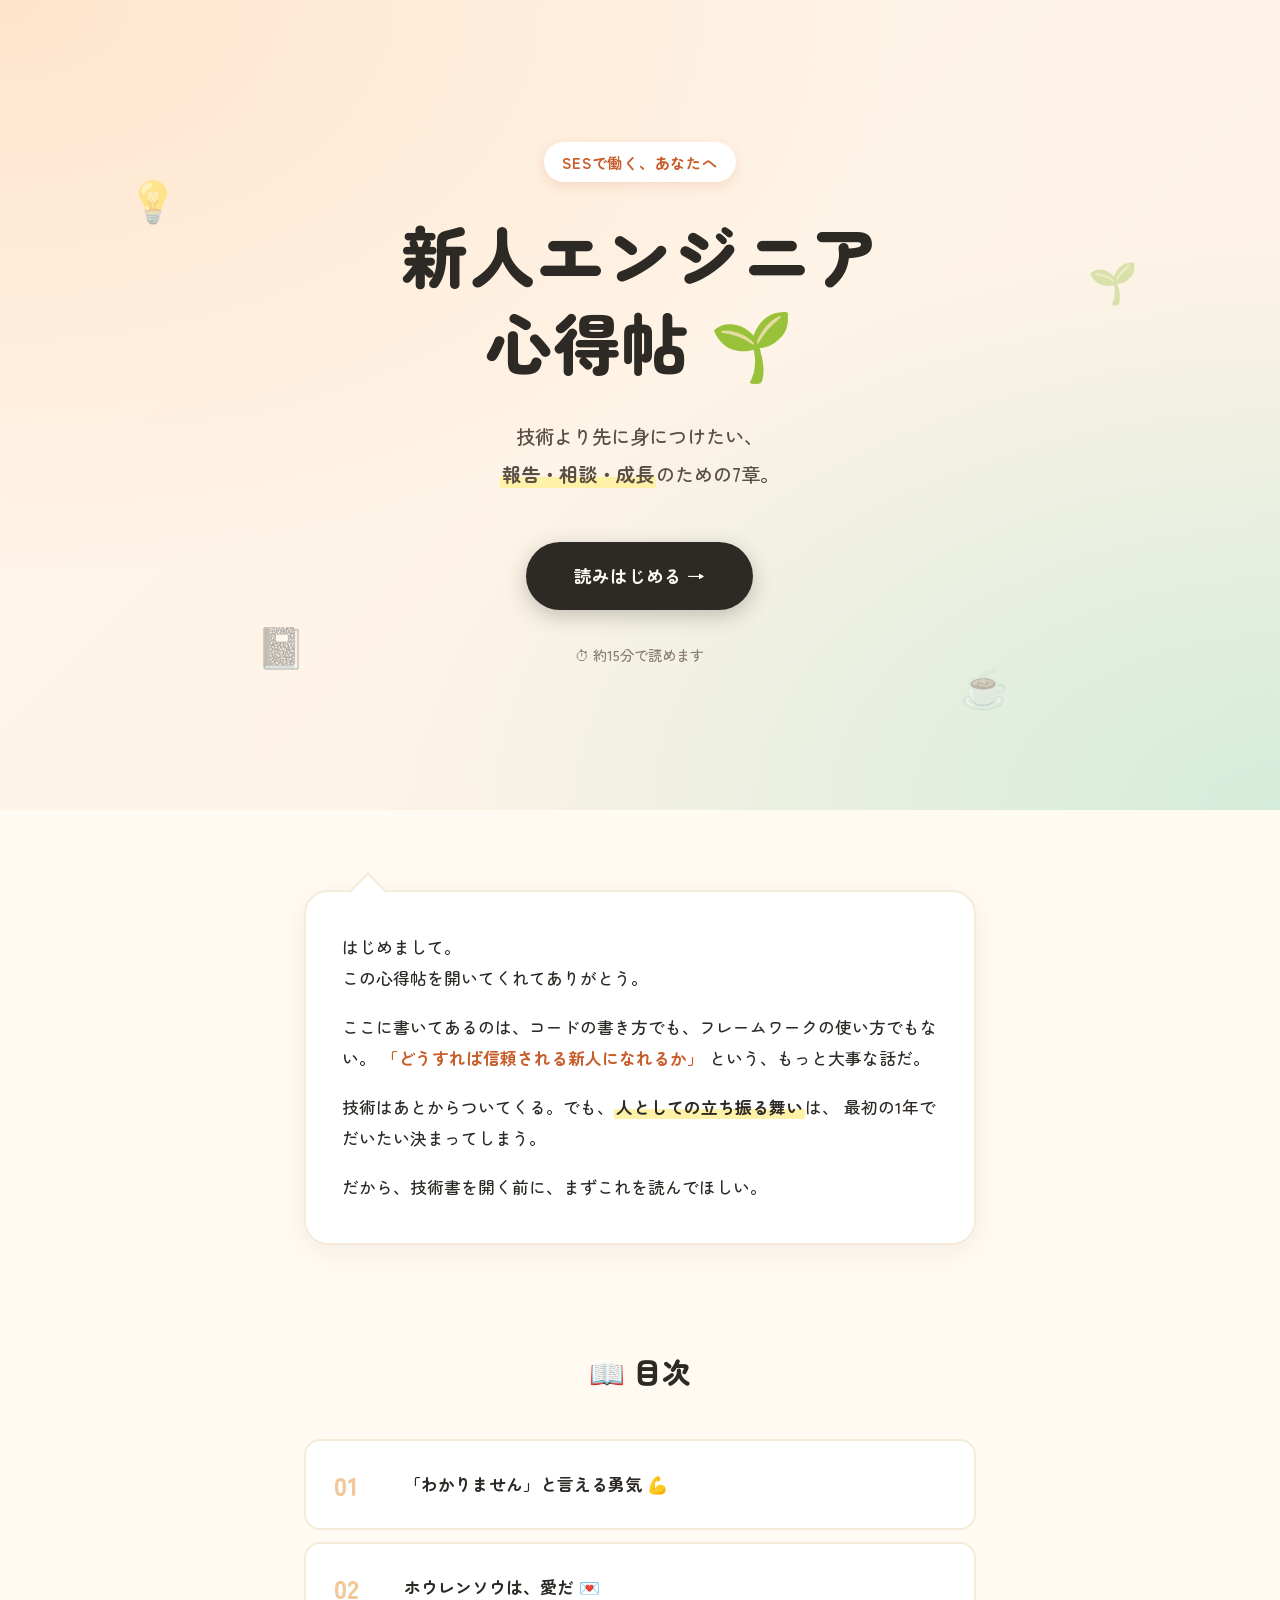
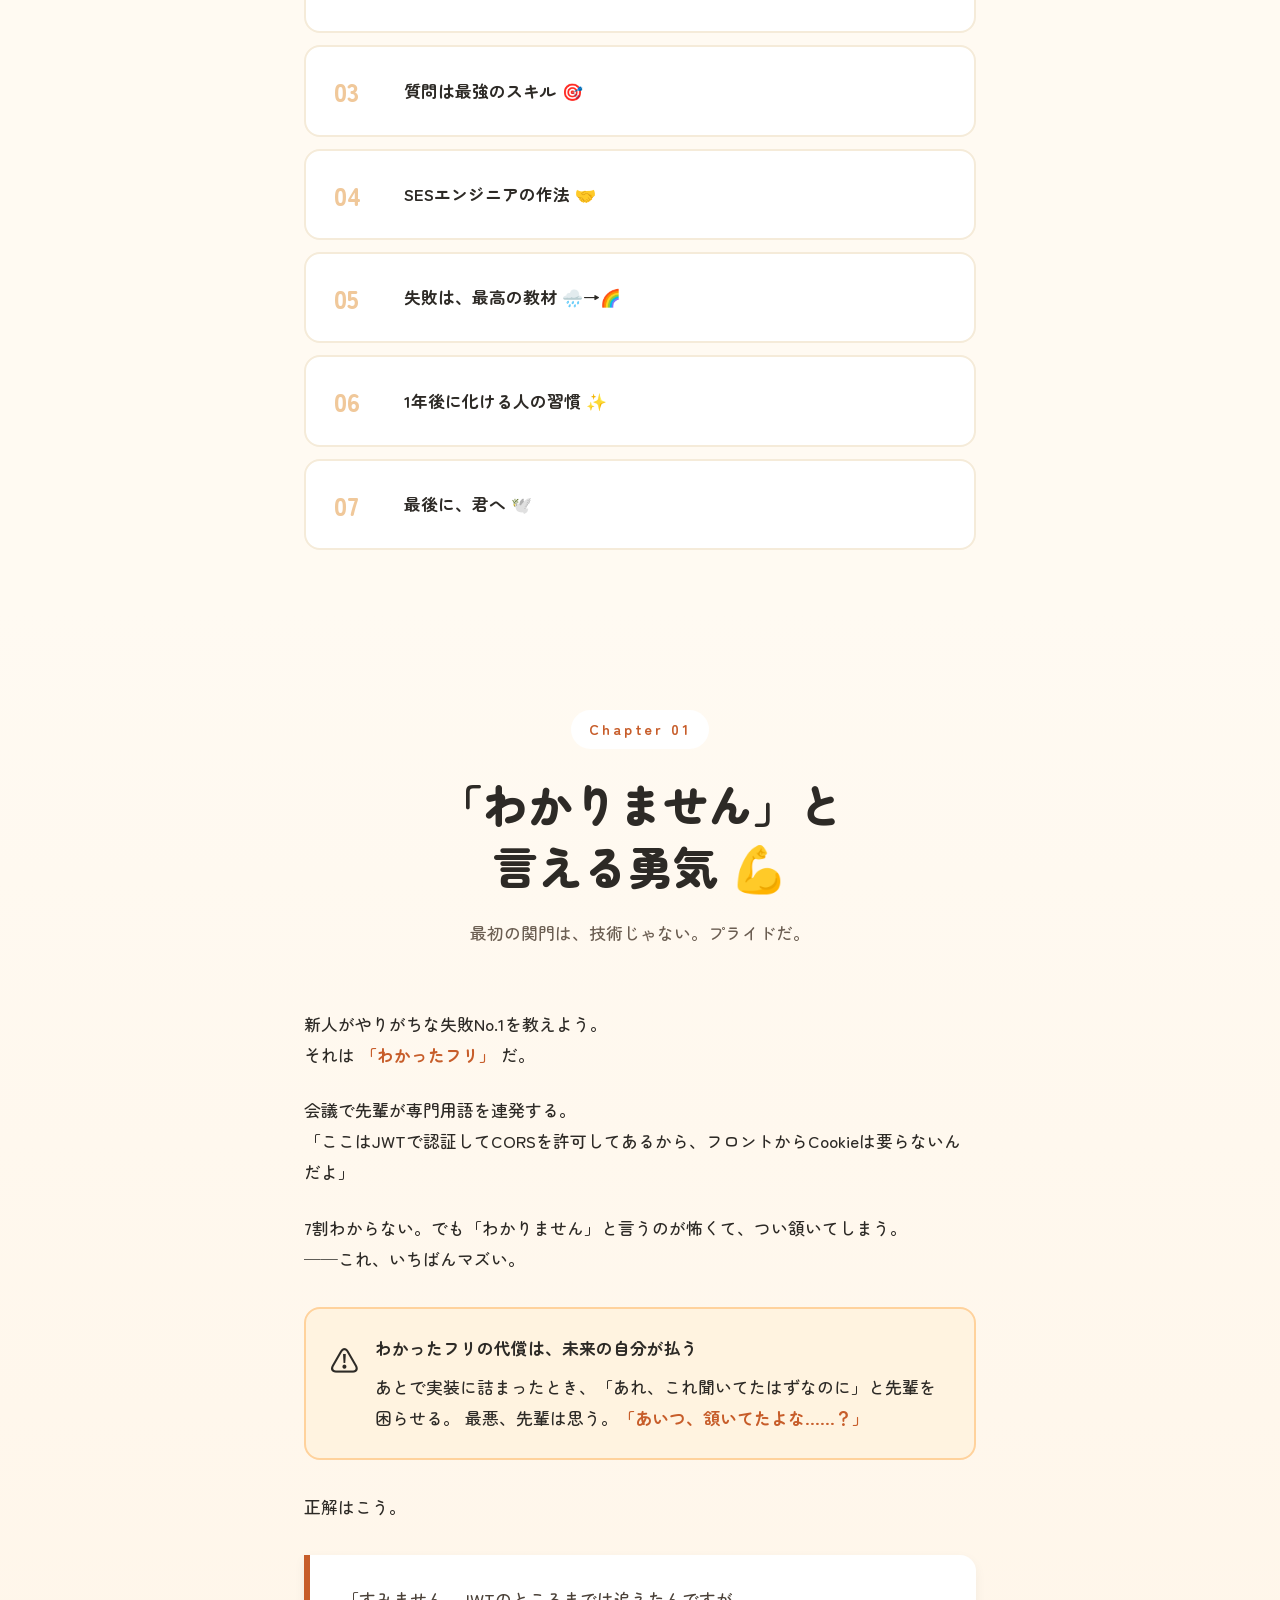
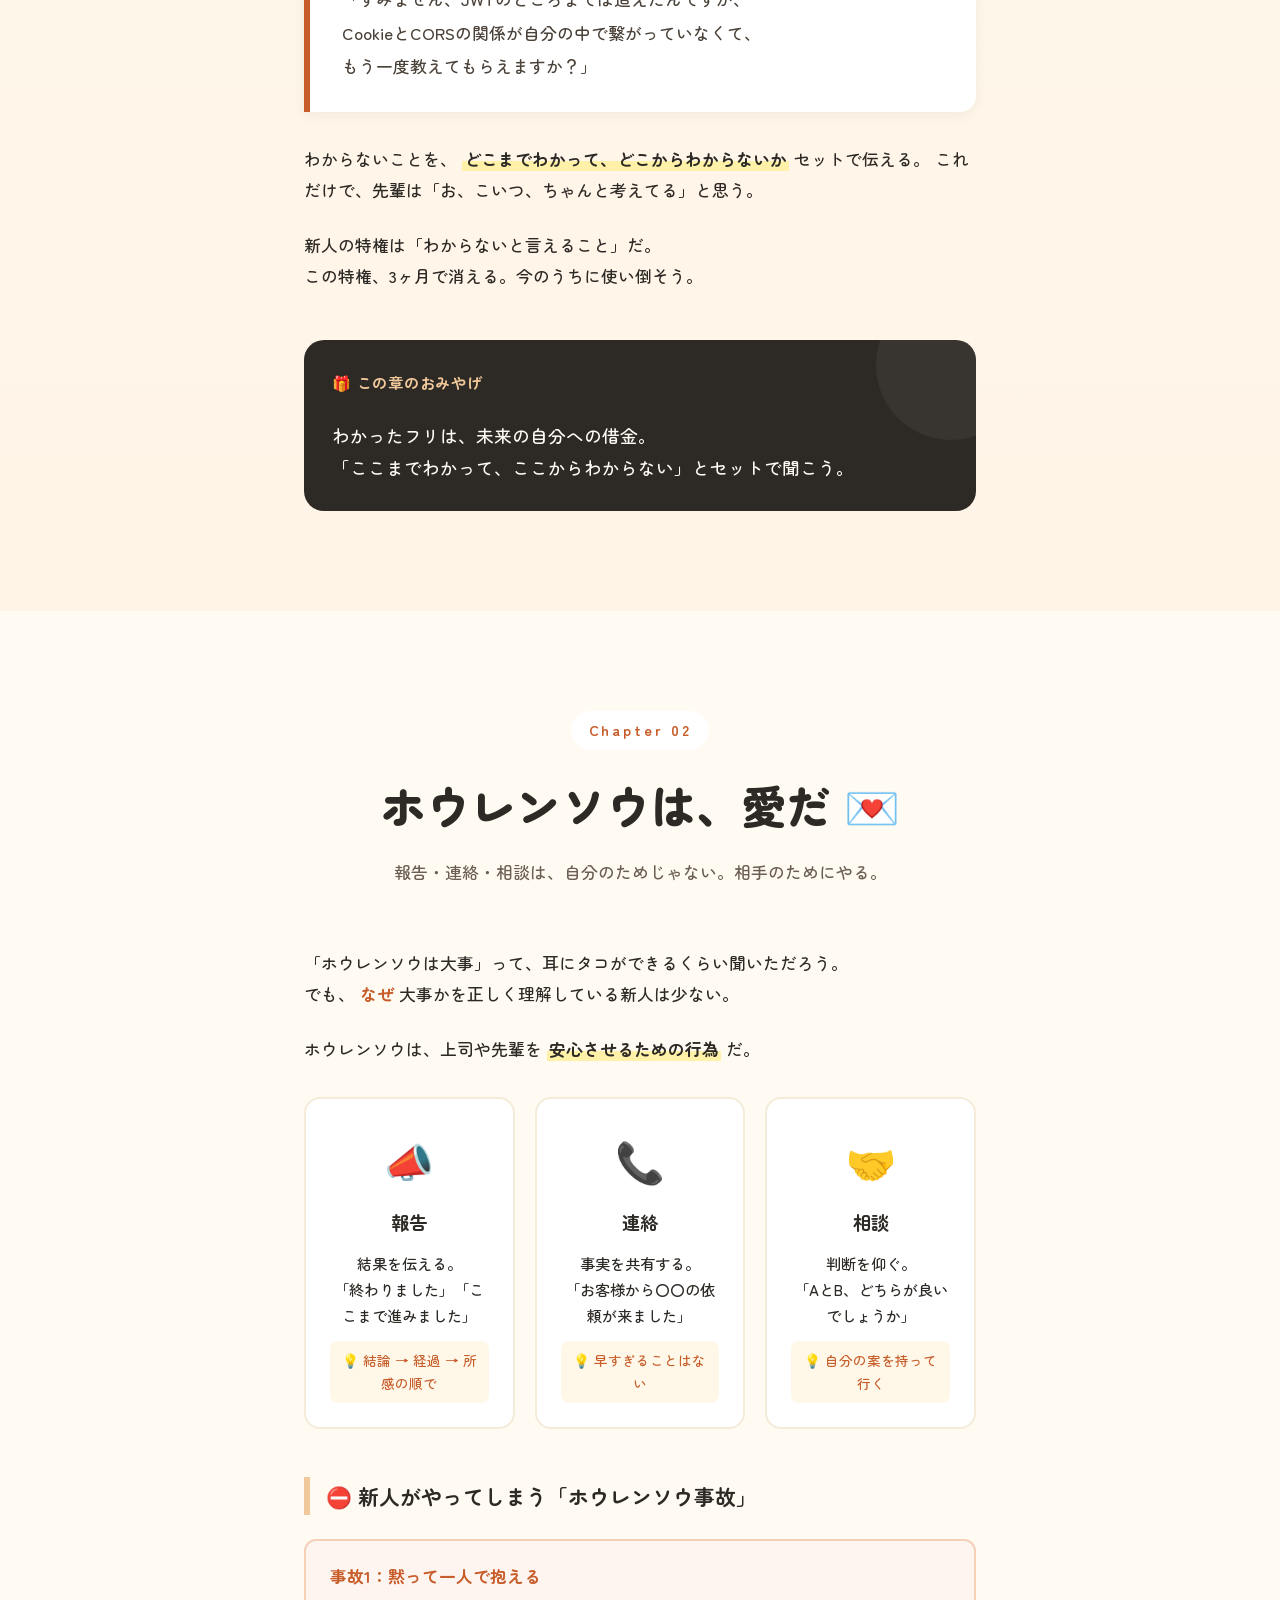
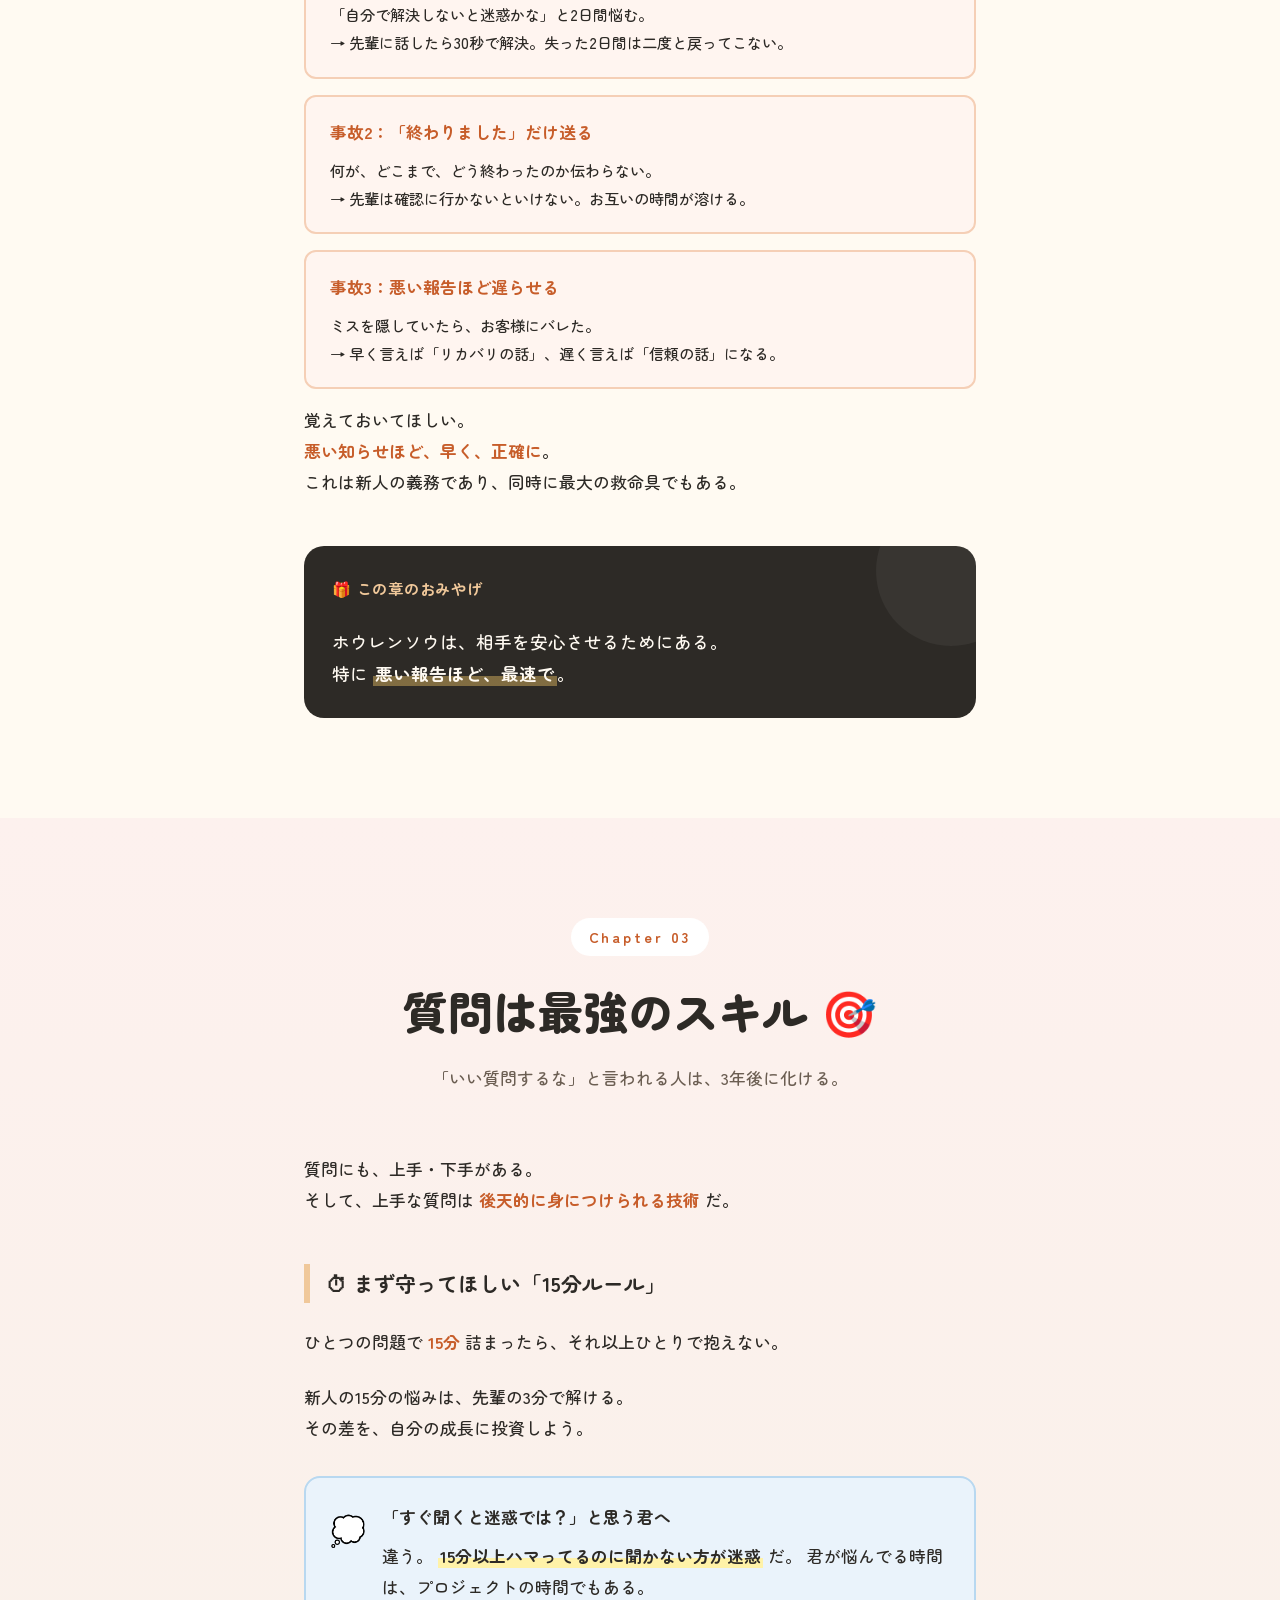
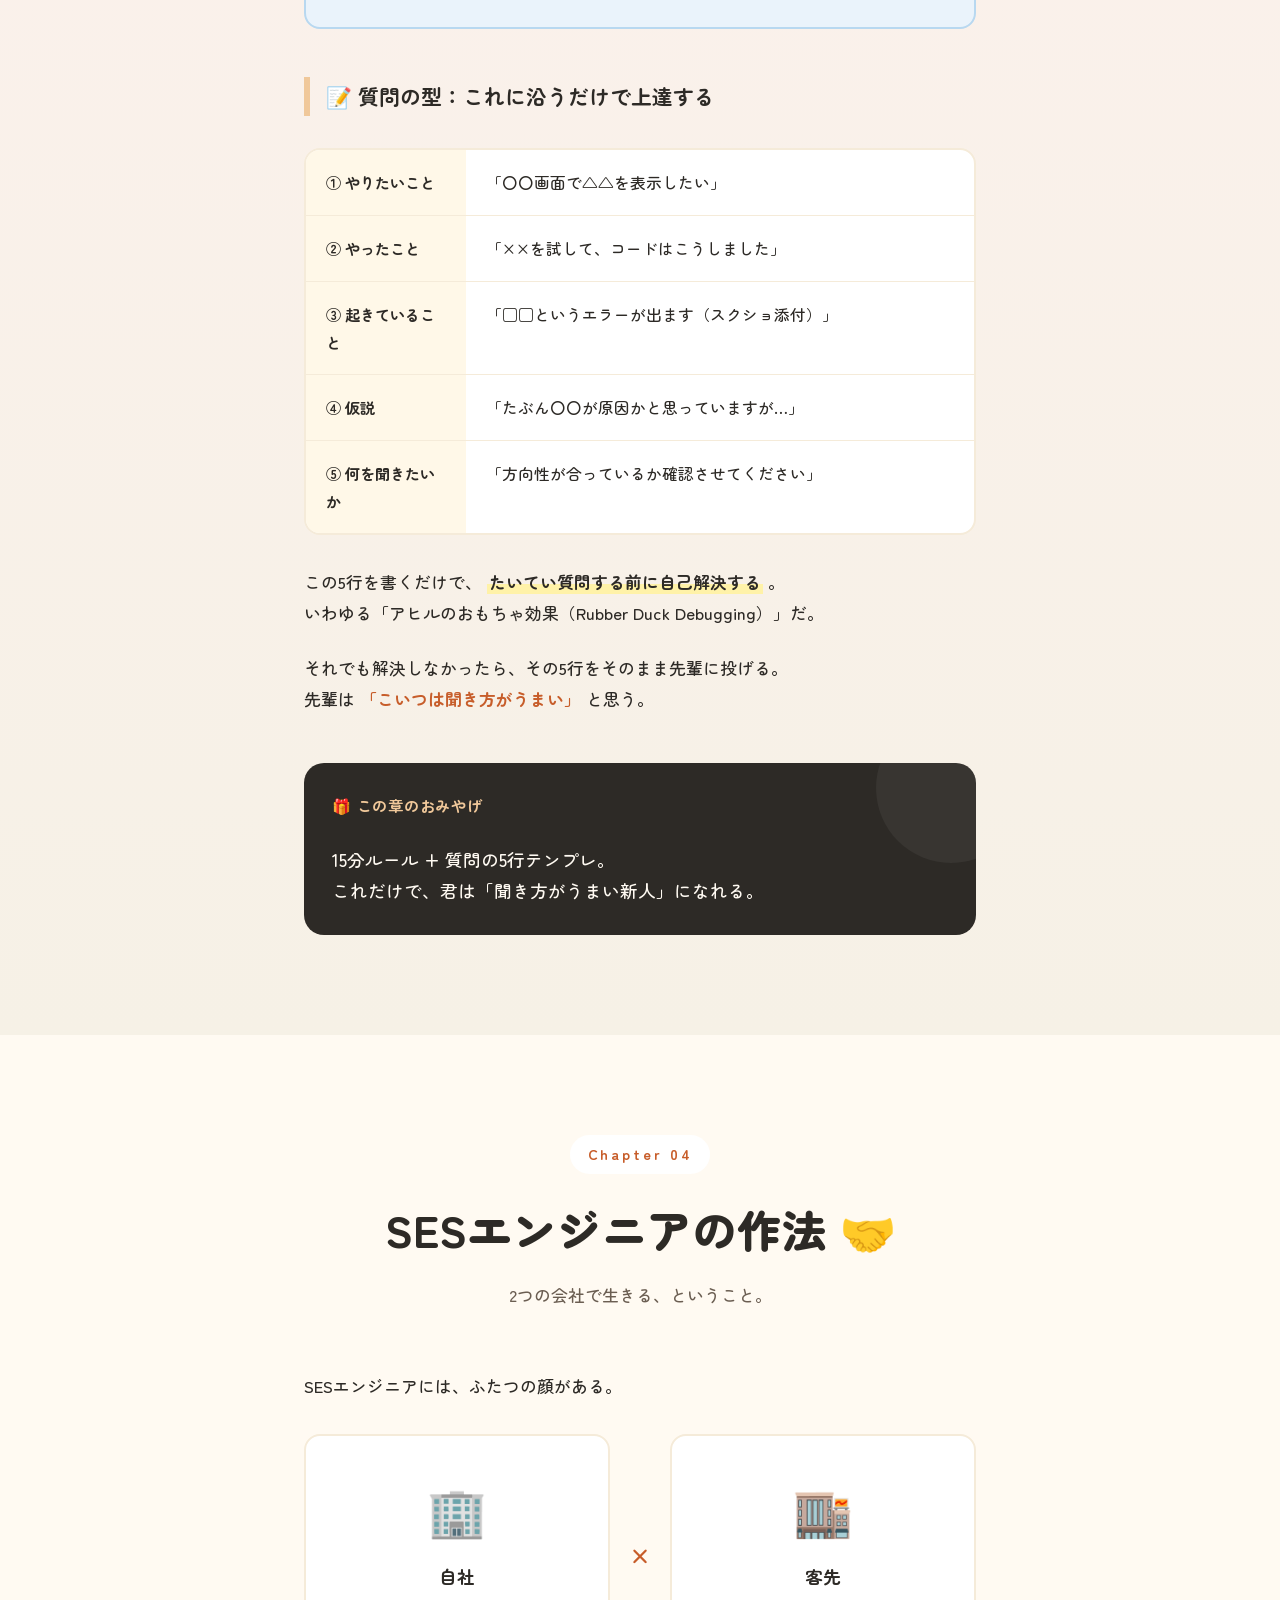
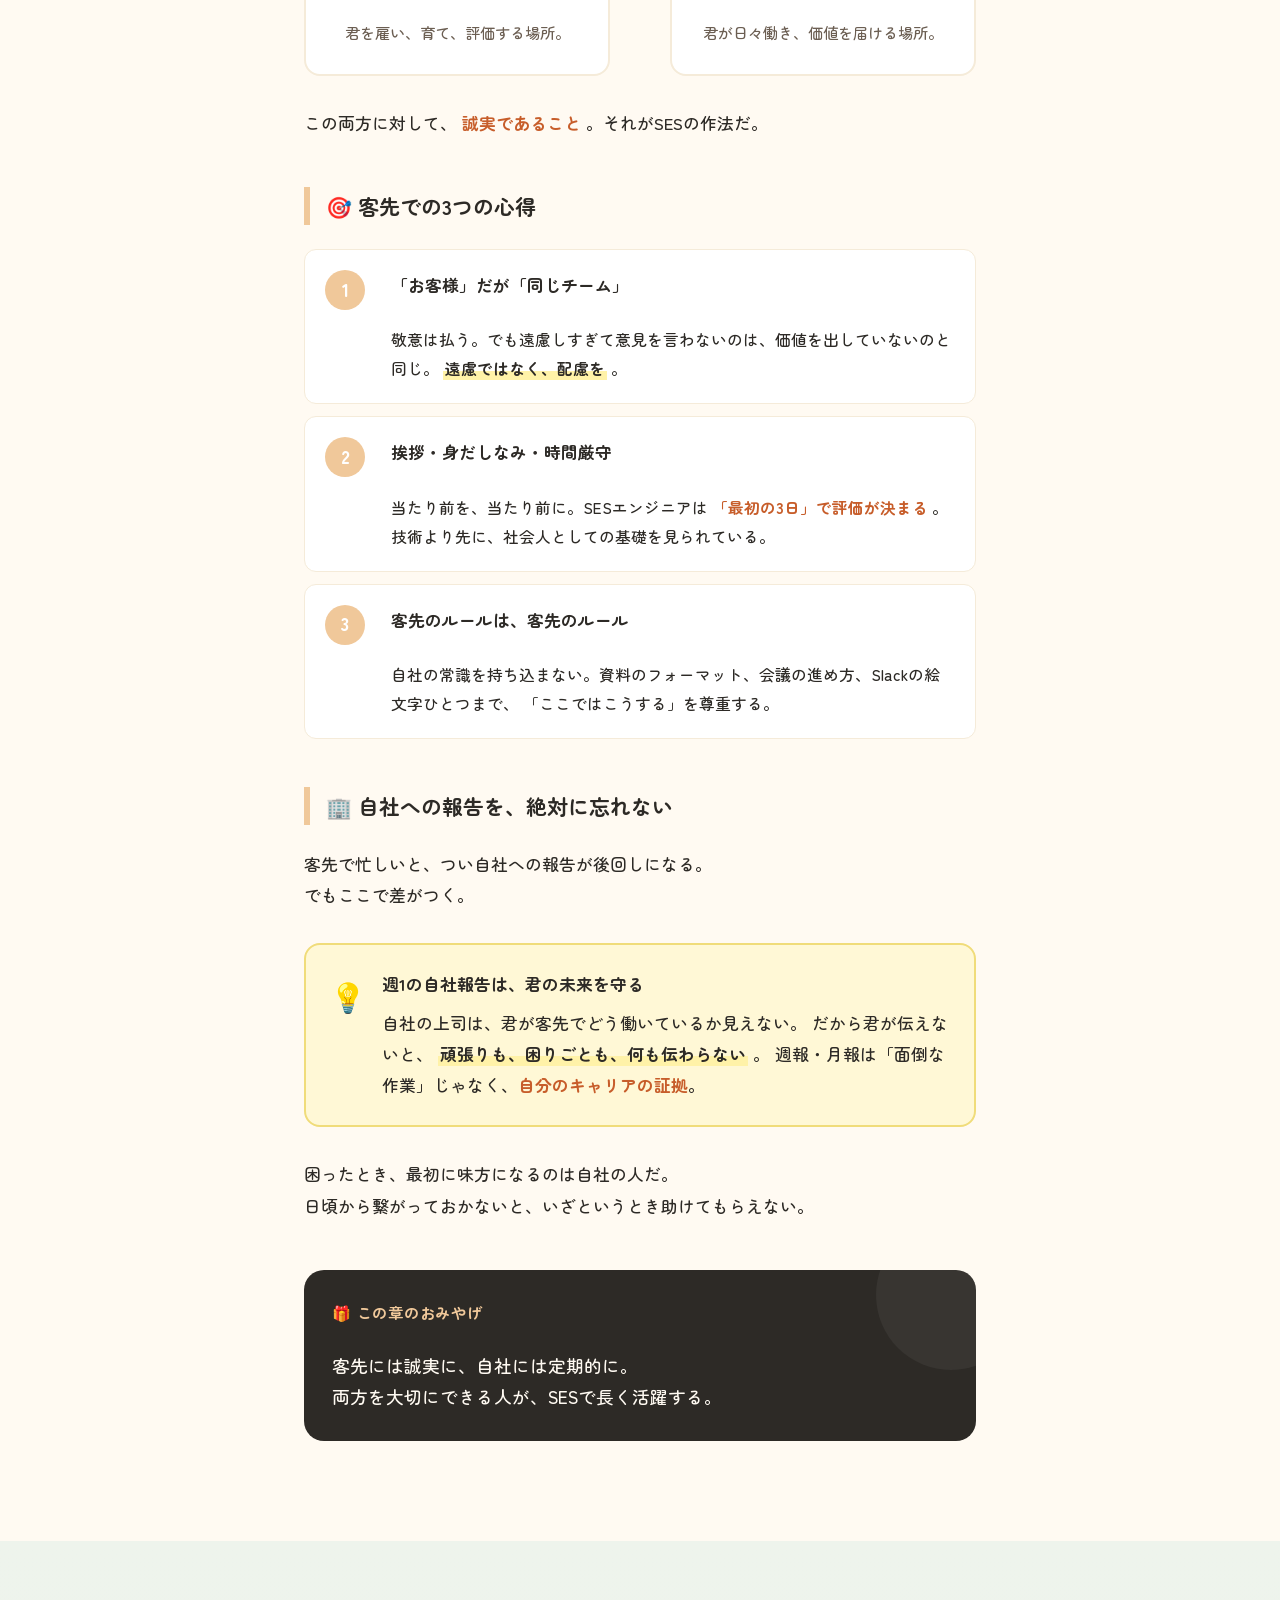
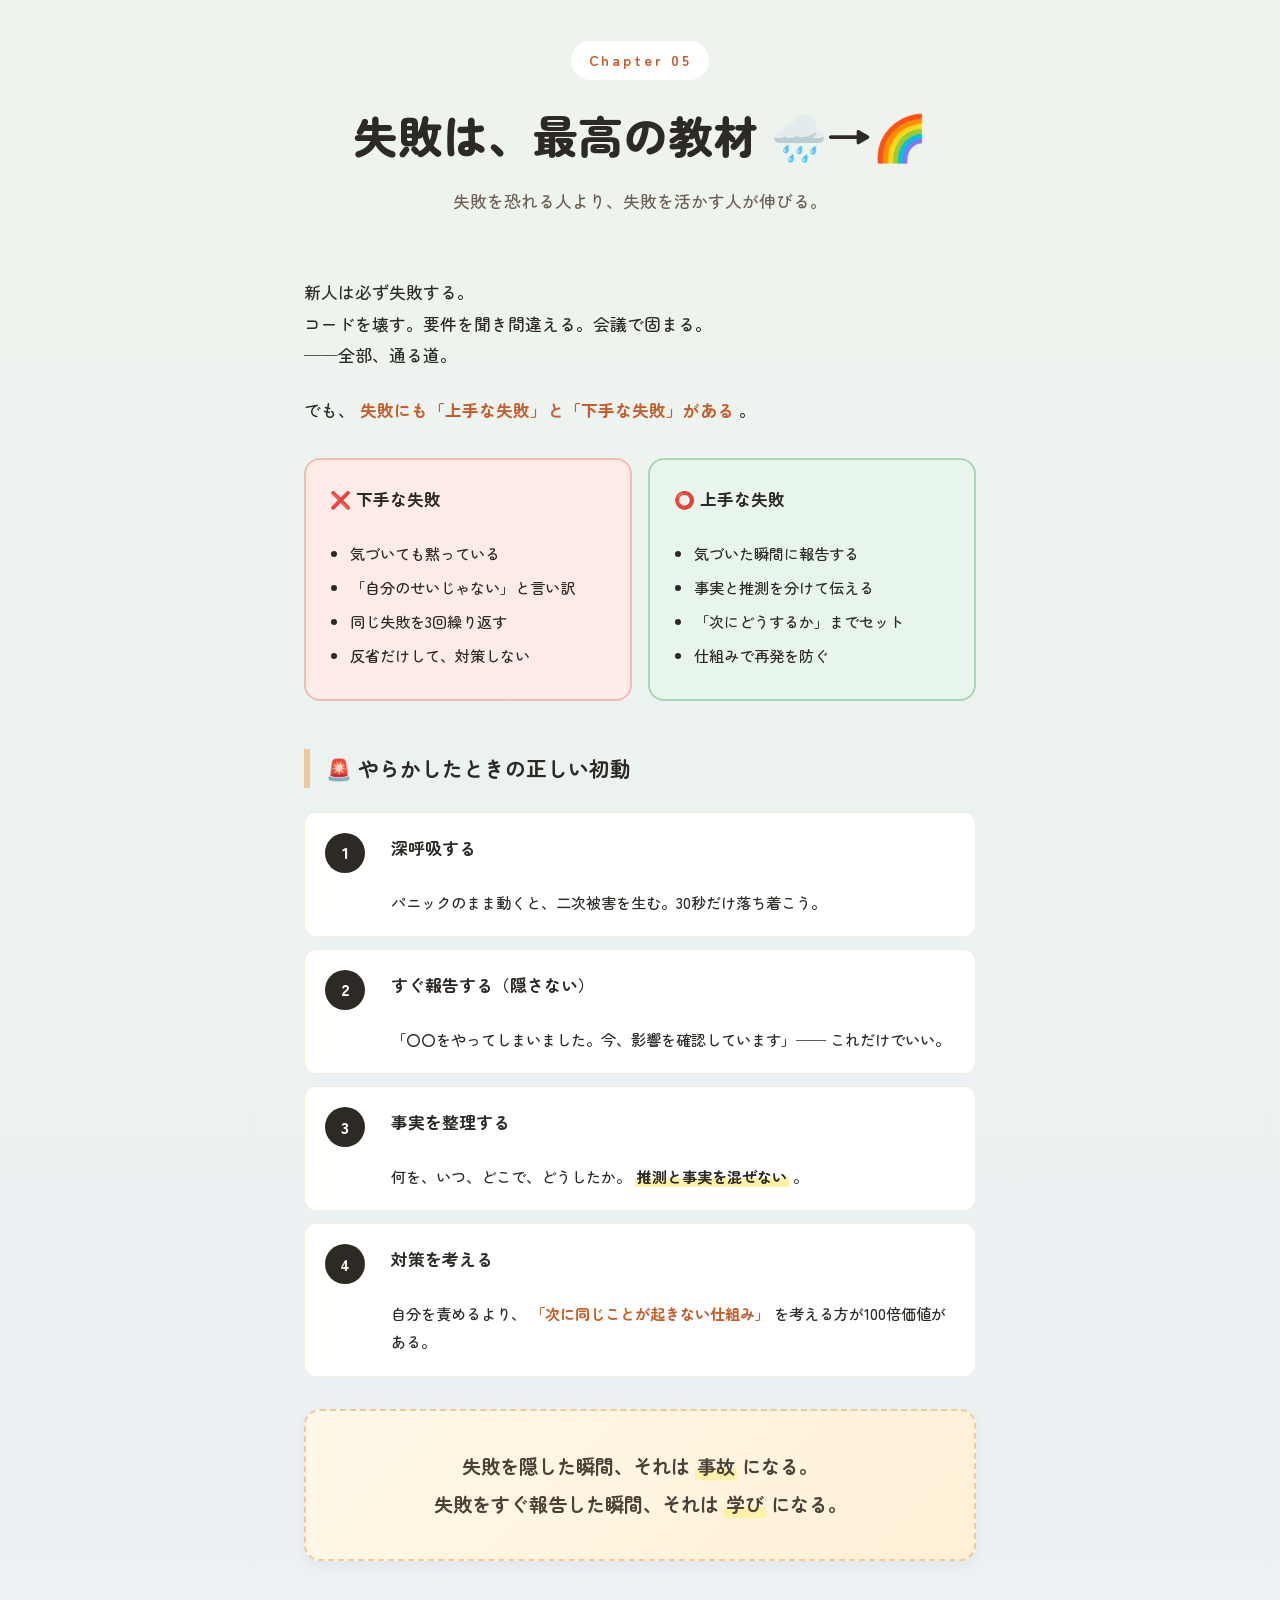
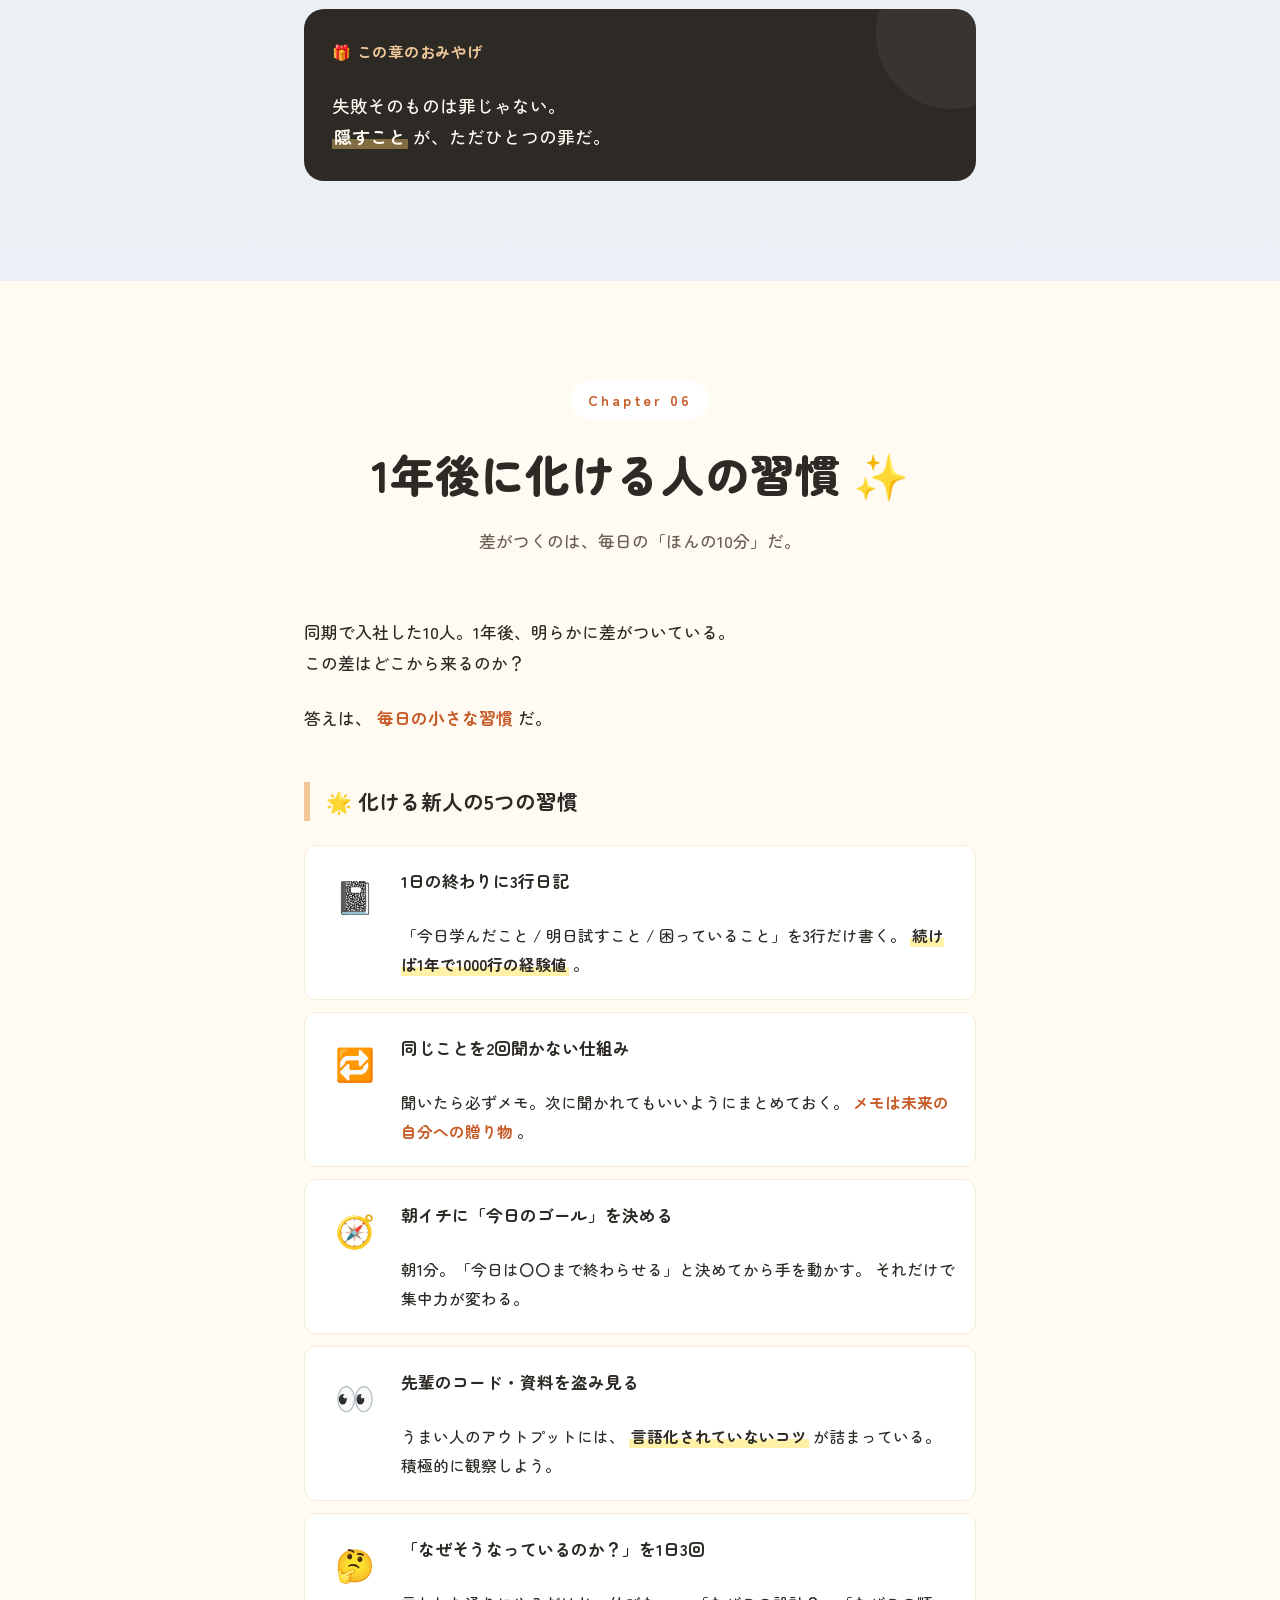
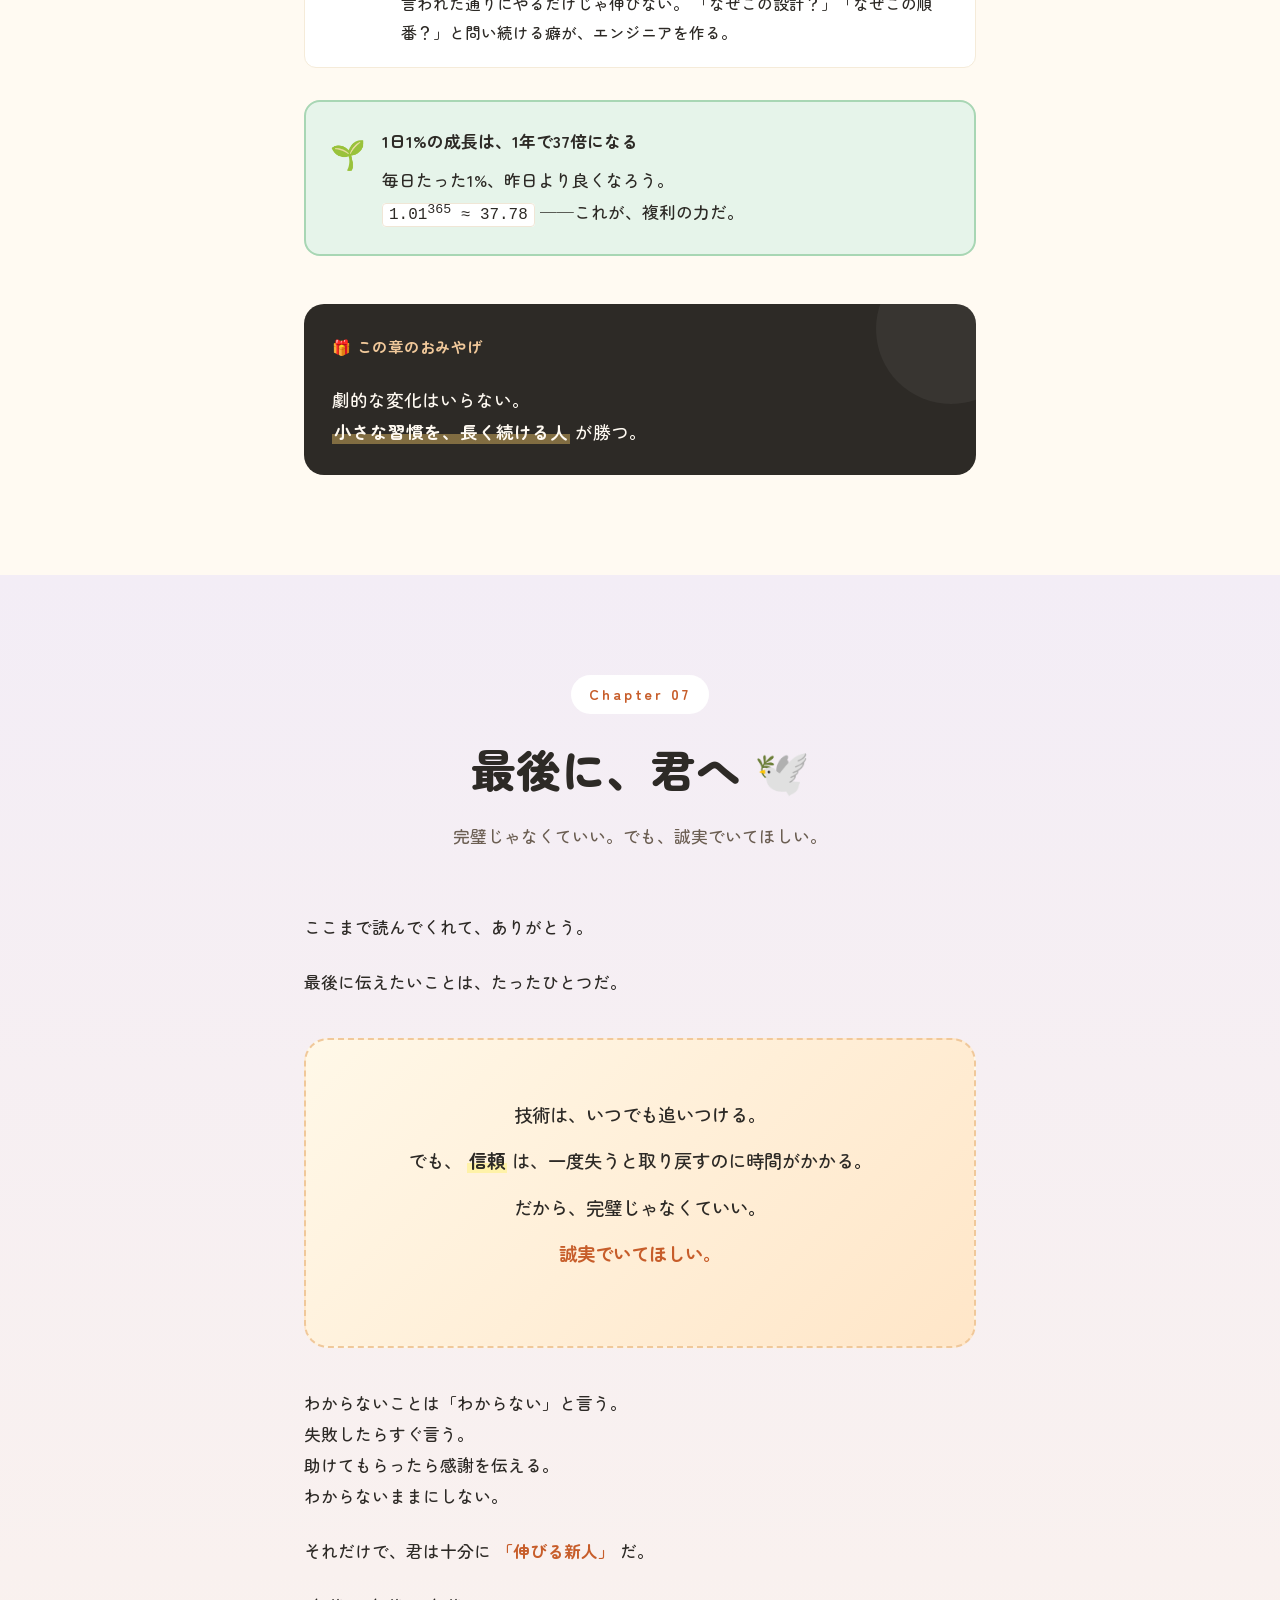
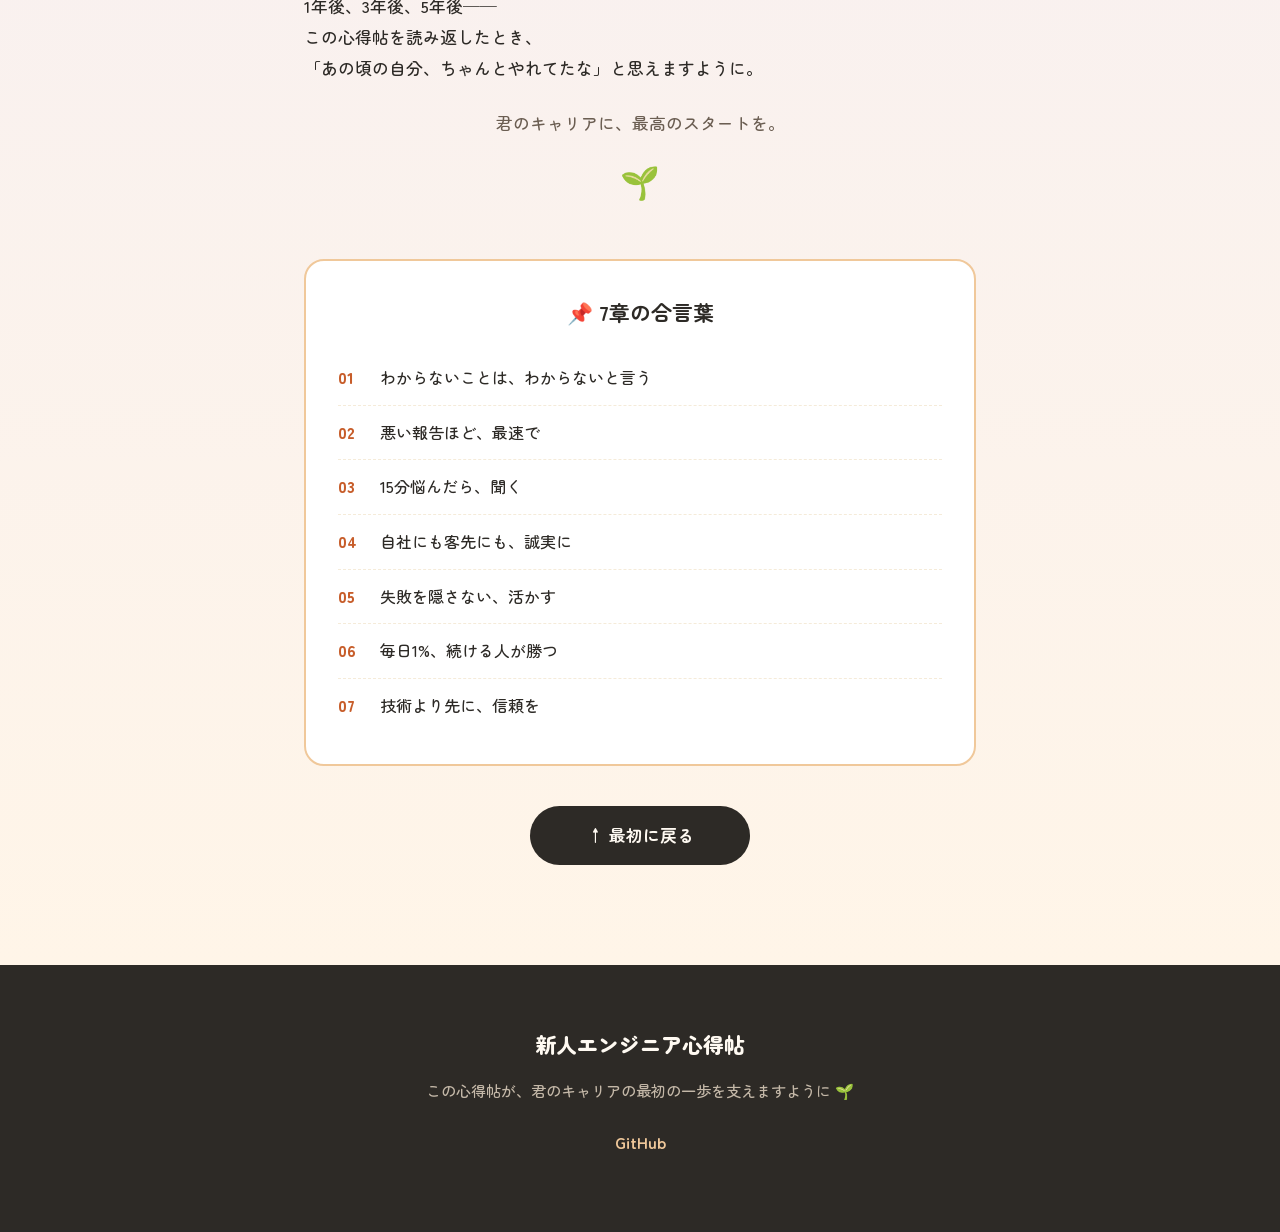
==== index.html @ 3991233a "Add SES新人エンジニア心得帖 (GitHub Pages) 技術より先に身につけたい「報告・相談・成長」をテーマにした、 SES新人向けの7章構成の読み物サイトを構築。  - 章立て: わからな" ====
<!DOCTYPE html>
<html lang="ja">
<head>
<meta charset="UTF-8">
<meta name="viewport" content="width=device-width, initial-scale=1.0">
<meta name="description" content="SESで働く新人エンジニアへ。技術より先に身につけたい、報告・相談・成長の心得。">
<meta property="og:title" content="新人エンジニア心得帖">
<meta property="og:description" content="技術より先に、これを覚えて。SES新人エンジニアのための7章。">
<meta property="og:type" content="website">
<title>新人エンジニア心得帖 🌱 | SESで伸びる人になるための7章</title>
<link rel="preconnect" href="https://fonts.googleapis.com">
<link rel="preconnect" href="https://fonts.gstatic.com" crossorigin>
<link href="https://fonts.googleapis.com/css2?family=Noto+Sans+JP:wght@400;500;700;900&family=Zen+Maru+Gothic:wght@500;700;900&display=swap" rel="stylesheet">
<link rel="stylesheet" href="assets/css/style.css">
</head>
<body>

<header class="hero">
  <div class="hero-bg">
    <span class="float-emoji" style="--x:10%;--y:20%;--d:0s">💡</span>
    <span class="float-emoji" style="--x:85%;--y:30%;--d:1s">🌱</span>
    <span class="float-emoji" style="--x:20%;--y:75%;--d:2s">📓</span>
    <span class="float-emoji" style="--x:75%;--y:80%;--d:3s">☕</span>
    <span class="float-emoji" style="--x:50%;--y:15%;--d:1.5s">✨</span>
  </div>
  <div class="hero-inner">
    <p class="hero-kicker">SESで働く、あなたへ</p>
    <h1 class="hero-title">新人エンジニア<br>心得帖 <span class="leaf">🌱</span></h1>
    <p class="hero-sub">
      技術より先に身につけたい、<br>
      <em>報告・相談・成長</em>のための7章。
    </p>
    <a href="#chapters" class="hero-cta">読みはじめる →</a>
    <p class="hero-time">⏱ 約15分で読めます</p>
  </div>
</header>

<section class="intro">
  <div class="container">
    <div class="speech-bubble">
      <p>
        はじめまして。<br>
        この心得帖を開いてくれてありがとう。
      </p>
      <p>
        ここに書いてあるのは、コードの書き方でも、フレームワークの使い方でもない。
        <strong>「どうすれば信頼される新人になれるか」</strong>
        という、もっと大事な話だ。
      </p>
      <p>
        技術はあとからついてくる。でも、<em>人としての立ち振る舞い</em>は、
        最初の1年でだいたい決まってしまう。
      </p>
      <p>
        だから、技術書を開く前に、まずこれを読んでほしい。
      </p>
    </div>
  </div>
</section>

<nav id="chapters" class="toc">
  <div class="container">
    <h2 class="toc-title">📖 目次</h2>
    <ol class="toc-list">
      <li><a href="#ch1"><span class="toc-num">01</span><span class="toc-text">「わかりません」と言える勇気 💪</span></a></li>
      <li><a href="#ch2"><span class="toc-num">02</span><span class="toc-text">ホウレンソウは、愛だ 💌</span></a></li>
      <li><a href="#ch3"><span class="toc-num">03</span><span class="toc-text">質問は最強のスキル 🎯</span></a></li>
      <li><a href="#ch4"><span class="toc-num">04</span><span class="toc-text">SESエンジニアの作法 🤝</span></a></li>
      <li><a href="#ch5"><span class="toc-num">05</span><span class="toc-text">失敗は、最高の教材 🌧️→🌈</span></a></li>
      <li><a href="#ch6"><span class="toc-num">06</span><span class="toc-text">1年後に化ける人の習慣 ✨</span></a></li>
      <li><a href="#ch7"><span class="toc-num">07</span><span class="toc-text">最後に、君へ 🕊️</span></a></li>
    </ol>
  </div>
</nav>

<!-- Chapter 1 -->
<article id="ch1" class="chapter chapter-1">
  <div class="container">
    <div class="chapter-head">
      <span class="chapter-num">Chapter 01</span>
      <h2>「わかりません」と<br>言える勇気 💪</h2>
      <p class="chapter-lead">最初の関門は、技術じゃない。プライドだ。</p>
    </div>

    <div class="chapter-body">
      <p>
        新人がやりがちな失敗No.1を教えよう。<br>
        それは <strong>「わかったフリ」</strong> だ。
      </p>

      <p>
        会議で先輩が専門用語を連発する。<br>
        「ここはJWTで認証してCORSを許可してあるから、フロントからCookieは要らないんだよ」
      </p>

      <p>
        7割わからない。でも「わかりません」と言うのが怖くて、つい頷いてしまう。<br>
        ──これ、いちばんマズい。
      </p>

      <div class="callout callout-warn">
        <div class="callout-icon">⚠️</div>
        <div class="callout-body">
          <p class="callout-title">わかったフリの代償は、未来の自分が払う</p>
          <p>
            あとで実装に詰まったとき、「あれ、これ聞いてたはずなのに」と先輩を困らせる。
            最悪、先輩は思う。<strong>「あいつ、頷いてたよな……？」</strong>
          </p>
        </div>
      </div>

      <p>
        正解はこう。
      </p>

      <blockquote class="quote">
        「すみません、JWTのところまでは追えたんですが、<br>
        CookieとCORSの関係が自分の中で繋がっていなくて、<br>
        もう一度教えてもらえますか？」
      </blockquote>

      <p>
        わからないことを、 <em>どこまでわかって、どこからわからないか</em> セットで伝える。
        これだけで、先輩は「お、こいつ、ちゃんと考えてる」と思う。
      </p>

      <p>
        新人の特権は「わからないと言えること」だ。<br>
        この特権、3ヶ月で消える。今のうちに使い倒そう。
      </p>

      <div class="takeaway">
        <p class="takeaway-label">🎁 この章のおみやげ</p>
        <p>
          わかったフリは、未来の自分への借金。<br>
          「ここまでわかって、ここからわからない」とセットで聞こう。
        </p>
      </div>
    </div>
  </div>
</article>

<!-- Chapter 2 -->
<article id="ch2" class="chapter chapter-2">
  <div class="container">
    <div class="chapter-head">
      <span class="chapter-num">Chapter 02</span>
      <h2>ホウレンソウは、愛だ 💌</h2>
      <p class="chapter-lead">報告・連絡・相談は、自分のためじゃない。相手のためにやる。</p>
    </div>

    <div class="chapter-body">
      <p>
        「ホウレンソウは大事」って、耳にタコができるくらい聞いただろう。<br>
        でも、 <strong>なぜ</strong> 大事かを正しく理解している新人は少ない。
      </p>

      <p>
        ホウレンソウは、上司や先輩を <em>安心させるための行為</em> だ。
      </p>

      <div class="card-grid">
        <div class="card">
          <div class="card-emoji">📣</div>
          <h3>報告</h3>
          <p>結果を伝える。<br>「終わりました」「ここまで進みました」</p>
          <p class="card-tip">💡 結論 → 経過 → 所感の順で</p>
        </div>
        <div class="card">
          <div class="card-emoji">📞</div>
          <h3>連絡</h3>
          <p>事実を共有する。<br>「お客様から〇〇の依頼が来ました」</p>
          <p class="card-tip">💡 早すぎることはない</p>
        </div>
        <div class="card">
          <div class="card-emoji">🤝</div>
          <h3>相談</h3>
          <p>判断を仰ぐ。<br>「AとB、どちらが良いでしょうか」</p>
          <p class="card-tip">💡 自分の案を持って行く</p>
        </div>
      </div>

      <h3 class="sub-head">⛔ 新人がやってしまう「ホウレンソウ事故」</h3>

      <div class="incident">
        <p class="incident-title">事故1：黙って一人で抱える</p>
        <p>
          「自分で解決しないと迷惑かな」と2日間悩む。<br>
          → 先輩に話したら30秒で解決。失った2日間は二度と戻ってこない。
        </p>
      </div>

      <div class="incident">
        <p class="incident-title">事故2：「終わりました」だけ送る</p>
        <p>
          何が、どこまで、どう終わったのか伝わらない。<br>
          → 先輩は確認に行かないといけない。お互いの時間が溶ける。
        </p>
      </div>

      <div class="incident">
        <p class="incident-title">事故3：悪い報告ほど遅らせる</p>
        <p>
          ミスを隠していたら、お客様にバレた。<br>
          → 早く言えば「リカバリの話」、遅く言えば「信頼の話」になる。
        </p>
      </div>

      <p>
        覚えておいてほしい。<br>
        <strong>悪い知らせほど、早く、正確に</strong>。<br>
        これは新人の義務であり、同時に最大の救命具でもある。
      </p>

      <div class="takeaway">
        <p class="takeaway-label">🎁 この章のおみやげ</p>
        <p>
          ホウレンソウは、相手を安心させるためにある。<br>
          特に <em>悪い報告ほど、最速で</em>。
        </p>
      </div>
    </div>
  </div>
</article>

<!-- Chapter 3 -->
<article id="ch3" class="chapter chapter-3">
  <div class="container">
    <div class="chapter-head">
      <span class="chapter-num">Chapter 03</span>
      <h2>質問は最強のスキル 🎯</h2>
      <p class="chapter-lead">「いい質問するな」と言われる人は、3年後に化ける。</p>
    </div>

    <div class="chapter-body">
      <p>
        質問にも、上手・下手がある。<br>
        そして、上手な質問は <strong>後天的に身につけられる技術</strong> だ。
      </p>

      <h3 class="sub-head">⏱ まず守ってほしい「15分ルール」</h3>

      <p>
        ひとつの問題で <strong>15分</strong> 詰まったら、それ以上ひとりで抱えない。
      </p>

      <p>
        新人の15分の悩みは、先輩の3分で解ける。<br>
        その差を、自分の成長に投資しよう。
      </p>

      <div class="callout callout-info">
        <div class="callout-icon">💭</div>
        <div class="callout-body">
          <p class="callout-title">「すぐ聞くと迷惑では？」と思う君へ</p>
          <p>
            違う。 <em>15分以上ハマってるのに聞かない方が迷惑</em> だ。
            君が悩んでる時間は、プロジェクトの時間でもある。
          </p>
        </div>
      </div>

      <h3 class="sub-head">📝 質問の型：これに沿うだけで上達する</h3>

      <div class="template">
        <div class="template-row">
          <div class="template-key">① やりたいこと</div>
          <div class="template-val">「〇〇画面で△△を表示したい」</div>
        </div>
        <div class="template-row">
          <div class="template-key">② やったこと</div>
          <div class="template-val">「××を試して、コードはこうしました」</div>
        </div>
        <div class="template-row">
          <div class="template-key">③ 起きていること</div>
          <div class="template-val">「□□というエラーが出ます（スクショ添付）」</div>
        </div>
        <div class="template-row">
          <div class="template-key">④ 仮説</div>
          <div class="template-val">「たぶん〇〇が原因かと思っていますが…」</div>
        </div>
        <div class="template-row">
          <div class="template-key">⑤ 何を聞きたいか</div>
          <div class="template-val">「方向性が合っているか確認させてください」</div>
        </div>
      </div>

      <p>
        この5行を書くだけで、 <em>たいてい質問する前に自己解決する</em> 。<br>
        いわゆる「アヒルのおもちゃ効果（Rubber Duck Debugging）」だ。
      </p>

      <p>
        それでも解決しなかったら、その5行をそのまま先輩に投げる。<br>
        先輩は <strong>「こいつは聞き方がうまい」</strong> と思う。
      </p>

      <div class="takeaway">
        <p class="takeaway-label">🎁 この章のおみやげ</p>
        <p>
          15分ルール + 質問の5行テンプレ。<br>
          これだけで、君は「聞き方がうまい新人」になれる。
        </p>
      </div>
    </div>
  </div>
</article>

<!-- Chapter 4 -->
<article id="ch4" class="chapter chapter-4">
  <div class="container">
    <div class="chapter-head">
      <span class="chapter-num">Chapter 04</span>
      <h2>SESエンジニアの作法 🤝</h2>
      <p class="chapter-lead">2つの会社で生きる、ということ。</p>
    </div>

    <div class="chapter-body">
      <p>
        SESエンジニアには、ふたつの顔がある。
      </p>

      <div class="two-side">
        <div class="two-side-item">
          <div class="two-side-emoji">🏢</div>
          <p class="two-side-title">自社</p>
          <p>君を雇い、育て、評価する場所。</p>
        </div>
        <div class="two-side-vs">×</div>
        <div class="two-side-item">
          <div class="two-side-emoji">🏬</div>
          <p class="two-side-title">客先</p>
          <p>君が日々働き、価値を届ける場所。</p>
        </div>
      </div>

      <p>
        この両方に対して、 <strong>誠実であること</strong> 。それがSESの作法だ。
      </p>

      <h3 class="sub-head">🎯 客先での3つの心得</h3>

      <div class="rule-list">
        <div class="rule">
          <span class="rule-num">1</span>
          <div>
            <p class="rule-title">「お客様」だが「同じチーム」</p>
            <p>敬意は払う。でも遠慮しすぎて意見を言わないのは、価値を出していないのと同じ。
            <em>遠慮ではなく、配慮を</em> 。</p>
          </div>
        </div>
        <div class="rule">
          <span class="rule-num">2</span>
          <div>
            <p class="rule-title">挨拶・身だしなみ・時間厳守</p>
            <p>当たり前を、当たり前に。SESエンジニアは <strong>「最初の3日」で評価が決まる</strong> 。
            技術より先に、社会人としての基礎を見られている。</p>
          </div>
        </div>
        <div class="rule">
          <span class="rule-num">3</span>
          <div>
            <p class="rule-title">客先のルールは、客先のルール</p>
            <p>自社の常識を持ち込まない。資料のフォーマット、会議の進め方、Slackの絵文字ひとつまで、
            「ここではこうする」を尊重する。</p>
          </div>
        </div>
      </div>

      <h3 class="sub-head">🏢 自社への報告を、絶対に忘れない</h3>

      <p>
        客先で忙しいと、つい自社への報告が後回しになる。<br>
        でもここで差がつく。
      </p>

      <div class="callout callout-tip">
        <div class="callout-icon">💡</div>
        <div class="callout-body">
          <p class="callout-title">週1の自社報告は、君の未来を守る</p>
          <p>
            自社の上司は、君が客先でどう働いているか見えない。
            だから君が伝えないと、 <em>頑張りも、困りごとも、何も伝わらない</em> 。
            週報・月報は「面倒な作業」じゃなく、<strong>自分のキャリアの証拠</strong>。
          </p>
        </div>
      </div>

      <p>
        困ったとき、最初に味方になるのは自社の人だ。<br>
        日頃から繋がっておかないと、いざというとき助けてもらえない。
      </p>

      <div class="takeaway">
        <p class="takeaway-label">🎁 この章のおみやげ</p>
        <p>
          客先には誠実に、自社には定期的に。<br>
          両方を大切にできる人が、SESで長く活躍する。
        </p>
      </div>
    </div>
  </div>
</article>

<!-- Chapter 5 -->
<article id="ch5" class="chapter chapter-5">
  <div class="container">
    <div class="chapter-head">
      <span class="chapter-num">Chapter 05</span>
      <h2>失敗は、最高の教材 🌧️→🌈</h2>
      <p class="chapter-lead">失敗を恐れる人より、失敗を活かす人が伸びる。</p>
    </div>

    <div class="chapter-body">
      <p>
        新人は必ず失敗する。<br>
        コードを壊す。要件を聞き間違える。会議で固まる。<br>
        ──全部、通る道。
      </p>

      <p>
        でも、 <strong>失敗にも「上手な失敗」と「下手な失敗」がある</strong> 。
      </p>

      <div class="compare">
        <div class="compare-bad">
          <p class="compare-label">❌ 下手な失敗</p>
          <ul>
            <li>気づいても黙っている</li>
            <li>「自分のせいじゃない」と言い訳</li>
            <li>同じ失敗を3回繰り返す</li>
            <li>反省だけして、対策しない</li>
          </ul>
        </div>
        <div class="compare-good">
          <p class="compare-label">⭕ 上手な失敗</p>
          <ul>
            <li>気づいた瞬間に報告する</li>
            <li>事実と推測を分けて伝える</li>
            <li>「次にどうするか」までセット</li>
            <li>仕組みで再発を防ぐ</li>
          </ul>
        </div>
      </div>

      <h3 class="sub-head">🚨 やらかしたときの正しい初動</h3>

      <div class="steps">
        <div class="step">
          <div class="step-num">1</div>
          <div>
            <p class="step-title">深呼吸する</p>
            <p>パニックのまま動くと、二次被害を生む。30秒だけ落ち着こう。</p>
          </div>
        </div>
        <div class="step">
          <div class="step-num">2</div>
          <div>
            <p class="step-title">すぐ報告する（隠さない）</p>
            <p>「〇〇をやってしまいました。今、影響を確認しています」── これだけでいい。</p>
          </div>
        </div>
        <div class="step">
          <div class="step-num">3</div>
          <div>
            <p class="step-title">事実を整理する</p>
            <p>何を、いつ、どこで、どうしたか。 <em>推測と事実を混ぜない</em> 。</p>
          </div>
        </div>
        <div class="step">
          <div class="step-num">4</div>
          <div>
            <p class="step-title">対策を考える</p>
            <p>自分を責めるより、 <strong>「次に同じことが起きない仕組み」</strong> を考える方が100倍価値がある。</p>
          </div>
        </div>
      </div>

      <blockquote class="quote big">
        失敗を隠した瞬間、それは <em>事故</em> になる。<br>
        失敗をすぐ報告した瞬間、それは <em>学び</em> になる。
      </blockquote>

      <div class="takeaway">
        <p class="takeaway-label">🎁 この章のおみやげ</p>
        <p>
          失敗そのものは罪じゃない。<br>
          <em>隠すこと</em> が、ただひとつの罪だ。
        </p>
      </div>
    </div>
  </div>
</article>

<!-- Chapter 6 -->
<article id="ch6" class="chapter chapter-6">
  <div class="container">
    <div class="chapter-head">
      <span class="chapter-num">Chapter 06</span>
      <h2>1年後に化ける人の習慣 ✨</h2>
      <p class="chapter-lead">差がつくのは、毎日の「ほんの10分」だ。</p>
    </div>

    <div class="chapter-body">
      <p>
        同期で入社した10人。1年後、明らかに差がついている。<br>
        この差はどこから来るのか？
      </p>

      <p>
        答えは、 <strong>毎日の小さな習慣</strong> だ。
      </p>

      <h3 class="sub-head">🌟 化ける新人の5つの習慣</h3>

      <div class="habit-list">
        <div class="habit">
          <div class="habit-emoji">📓</div>
          <div>
            <p class="habit-title">1日の終わりに3行日記</p>
            <p>「今日学んだこと / 明日試すこと / 困っていること」を3行だけ書く。
            <em>続けば1年で1000行の経験値</em> 。</p>
          </div>
        </div>
        <div class="habit">
          <div class="habit-emoji">🔁</div>
          <div>
            <p class="habit-title">同じことを2回聞かない仕組み</p>
            <p>聞いたら必ずメモ。次に聞かれてもいいようにまとめておく。
            <strong>メモは未来の自分への贈り物</strong> 。</p>
          </div>
        </div>
        <div class="habit">
          <div class="habit-emoji">🧭</div>
          <div>
            <p class="habit-title">朝イチに「今日のゴール」を決める</p>
            <p>朝1分。「今日は〇〇まで終わらせる」と決めてから手を動かす。
            それだけで集中力が変わる。</p>
          </div>
        </div>
        <div class="habit">
          <div class="habit-emoji">👀</div>
          <div>
            <p class="habit-title">先輩のコード・資料を盗み見る</p>
            <p>うまい人のアウトプットには、 <em>言語化されていないコツ</em> が詰まっている。
            積極的に観察しよう。</p>
          </div>
        </div>
        <div class="habit">
          <div class="habit-emoji">🤔</div>
          <div>
            <p class="habit-title">「なぜそうなっているのか？」を1日3回</p>
            <p>言われた通りにやるだけじゃ伸びない。
            「なぜこの設計？」「なぜこの順番？」と問い続ける癖が、エンジニアを作る。</p>
          </div>
        </div>
      </div>

      <div class="callout callout-good">
        <div class="callout-icon">🌱</div>
        <div class="callout-body">
          <p class="callout-title">1日1%の成長は、1年で37倍になる</p>
          <p>
            毎日たった1%、昨日より良くなろう。<br>
            <code>1.01<sup>365</sup> ≈ 37.78</code> ──これが、複利の力だ。
          </p>
        </div>
      </div>

      <div class="takeaway">
        <p class="takeaway-label">🎁 この章のおみやげ</p>
        <p>
          劇的な変化はいらない。<br>
          <em>小さな習慣を、長く続ける人</em> が勝つ。
        </p>
      </div>
    </div>
  </div>
</article>

<!-- Chapter 7 -->
<article id="ch7" class="chapter chapter-7">
  <div class="container">
    <div class="chapter-head">
      <span class="chapter-num">Chapter 07</span>
      <h2>最後に、君へ 🕊️</h2>
      <p class="chapter-lead">完璧じゃなくていい。でも、誠実でいてほしい。</p>
    </div>

    <div class="chapter-body">
      <p>
        ここまで読んでくれて、ありがとう。
      </p>

      <p>
        最後に伝えたいことは、たったひとつだ。
      </p>

      <div class="final-message">
        <p class="final-text">
          <span class="final-line">技術は、いつでも追いつける。</span>
          <span class="final-line">でも、 <em>信頼</em> は、一度失うと取り戻すのに時間がかかる。</span>
          <span class="final-line">だから、完璧じゃなくていい。</span>
          <span class="final-line"><strong>誠実でいてほしい。</strong></span>
        </p>
      </div>

      <p>
        わからないことは「わからない」と言う。<br>
        失敗したらすぐ言う。<br>
        助けてもらったら感謝を伝える。<br>
        わからないままにしない。
      </p>

      <p>
        それだけで、君は十分に <strong>「伸びる新人」</strong> だ。
      </p>

      <p>
        1年後、3年後、5年後──<br>
        この心得帖を読み返したとき、<br>
        「あの頃の自分、ちゃんとやれてたな」と思えますように。
      </p>

      <p class="signature">
        君のキャリアに、最高のスタートを。<br>
        <span class="sig-leaf">🌱</span>
      </p>

      <div class="recap">
        <h3>📌 7章の合言葉</h3>
        <ul>
          <li><span class="recap-num">01</span>わからないことは、わからないと言う</li>
          <li><span class="recap-num">02</span>悪い報告ほど、最速で</li>
          <li><span class="recap-num">03</span>15分悩んだら、聞く</li>
          <li><span class="recap-num">04</span>自社にも客先にも、誠実に</li>
          <li><span class="recap-num">05</span>失敗を隠さない、活かす</li>
          <li><span class="recap-num">06</span>毎日1%、続ける人が勝つ</li>
          <li><span class="recap-num">07</span>技術より先に、信頼を</li>
        </ul>
      </div>

      <a href="#" class="back-top">↑ 最初に戻る</a>
    </div>
  </div>
</article>

<footer class="footer">
  <div class="container">
    <p class="footer-text">新人エンジニア心得帖</p>
    <p class="footer-sub">この心得帖が、君のキャリアの最初の一歩を支えますように 🌱</p>
    <p class="footer-meta">
      <a href="https://github.com/toshizo-app/new_comer_education">GitHub</a>
    </p>
  </div>
</footer>

<script src="assets/js/main.js"></script>
</body>
</html>
---- assets/css/style.css ----
/* ===== Reset & Base ===== */
*, *::before, *::after { box-sizing: border-box; }
html { scroll-behavior: smooth; }
body {
  margin: 0;
  font-family: 'Zen Maru Gothic', 'Noto Sans JP', -apple-system, BlinkMacSystemFont, sans-serif;
  font-weight: 500;
  line-height: 1.85;
  color: #2d2a26;
  background: #fffaf2;
  -webkit-font-smoothing: antialiased;
  -moz-osx-font-smoothing: grayscale;
}

.container {
  max-width: 720px;
  margin: 0 auto;
  padding: 0 24px;
}

a { color: inherit; }
em { font-style: normal; background: linear-gradient(transparent 60%, #fff2a8 60%); padding: 0 2px; font-weight: 700; }
strong { color: #c75d2a; font-weight: 700; }
code { font-family: 'SFMono-Regular', Consolas, monospace; font-size: 0.95em; padding: 2px 6px; background: #fff; border: 1px solid #f0e6d6; border-radius: 4px; }

/* ===== Hero ===== */
.hero {
  position: relative;
  min-height: 90vh;
  display: flex;
  align-items: center;
  justify-content: center;
  background:
    radial-gradient(ellipse at top left, #ffe4cc 0%, transparent 50%),
    radial-gradient(ellipse at bottom right, #d4ecdb 0%, transparent 50%),
    linear-gradient(135deg, #fff5e8 0%, #fdf2e5 100%);
  overflow: hidden;
}

.hero-bg {
  position: absolute;
  inset: 0;
  pointer-events: none;
}

.float-emoji {
  position: absolute;
  left: var(--x);
  top: var(--y);
  font-size: 2.5rem;
  opacity: 0.35;
  animation: float 6s ease-in-out infinite;
  animation-delay: var(--d);
}

@keyframes float {
  0%, 100% { transform: translateY(0) rotate(-3deg); }
  50% { transform: translateY(-15px) rotate(3deg); }
}

.hero-inner {
  position: relative;
  text-align: center;
  padding: 80px 24px;
  z-index: 1;
}

.hero-kicker {
  display: inline-block;
  font-size: 0.95rem;
  font-weight: 700;
  color: #c75d2a;
  background: #ffffff;
  padding: 6px 18px;
  border-radius: 999px;
  margin-bottom: 28px;
  box-shadow: 0 4px 12px rgba(199, 93, 42, 0.15);
  letter-spacing: 0.05em;
}

.hero-title {
  font-family: 'Zen Maru Gothic', sans-serif;
  font-size: clamp(2.4rem, 7vw, 4.2rem);
  font-weight: 900;
  line-height: 1.3;
  margin: 0 0 32px;
  color: #2d2a26;
  letter-spacing: 0.02em;
}

.leaf {
  display: inline-block;
  animation: wiggle 3s ease-in-out infinite;
}
@keyframes wiggle {
  0%, 100% { transform: rotate(-8deg); }
  50% { transform: rotate(8deg); }
}

.hero-sub {
  font-size: clamp(1rem, 2.5vw, 1.2rem);
  line-height: 2;
  color: #5a4f44;
  margin: 0 0 48px;
}

.hero-cta {
  display: inline-block;
  padding: 18px 48px;
  background: #2d2a26;
  color: #fffaf2;
  font-weight: 700;
  font-size: 1.1rem;
  border-radius: 999px;
  text-decoration: none;
  transition: transform 0.2s, box-shadow 0.2s;
  box-shadow: 0 6px 20px rgba(45, 42, 38, 0.25);
}

.hero-cta:hover {
  transform: translateY(-3px);
  box-shadow: 0 10px 28px rgba(45, 42, 38, 0.3);
}

.hero-time {
  margin-top: 32px;
  font-size: 0.9rem;
  color: #8a7d6f;
}

/* ===== Intro ===== */
.intro {
  padding: 80px 0 40px;
}

.speech-bubble {
  position: relative;
  background: #ffffff;
  padding: 40px 36px;
  border-radius: 24px;
  box-shadow: 0 8px 30px rgba(45, 42, 38, 0.06);
  border: 2px solid #f5ebd9;
}

.speech-bubble::before {
  content: '';
  position: absolute;
  top: -14px;
  left: 48px;
  width: 28px;
  height: 28px;
  background: #ffffff;
  border-top: 2px solid #f5ebd9;
  border-left: 2px solid #f5ebd9;
  transform: rotate(45deg);
}

.speech-bubble p {
  margin: 0 0 18px;
  font-size: 1.05rem;
}

.speech-bubble p:last-child { margin-bottom: 0; }

/* ===== TOC ===== */
.toc {
  padding: 60px 0;
}

.toc-title {
  text-align: center;
  font-size: 1.8rem;
  margin: 0 0 40px;
  font-weight: 900;
}

.toc-list {
  list-style: none;
  padding: 0;
  margin: 0;
  display: grid;
  gap: 12px;
}

.toc-list a {
  display: flex;
  align-items: center;
  gap: 20px;
  padding: 20px 28px;
  background: #ffffff;
  border-radius: 16px;
  text-decoration: none;
  border: 2px solid #f5ebd9;
  transition: transform 0.2s, border-color 0.2s, box-shadow 0.2s;
}

.toc-list a:hover {
  transform: translateX(6px);
  border-color: #f0c89a;
  box-shadow: 0 6px 16px rgba(199, 93, 42, 0.1);
}

.toc-num {
  font-family: 'Zen Maru Gothic', sans-serif;
  font-weight: 900;
  font-size: 1.6rem;
  color: #f0c89a;
  min-width: 50px;
}

.toc-text {
  font-weight: 700;
  font-size: 1.05rem;
}

/* ===== Chapter ===== */
.chapter {
  padding: 100px 0;
  position: relative;
}

.chapter:nth-child(odd) { background: #fffaf2; }
.chapter-1 { background: linear-gradient(180deg, #fffaf2 0%, #fff4e6 100%); }
.chapter-2 { background: linear-gradient(180deg, #fff4e6 0%, #fdf1ee 100%); }
.chapter-3 { background: linear-gradient(180deg, #fdf1ee 0%, #f6f1e6 100%); }
.chapter-4 { background: linear-gradient(180deg, #f6f1e6 0%, #eef4ec 100%); }
.chapter-5 { background: linear-gradient(180deg, #eef4ec 0%, #eaf0f5 100%); }
.chapter-6 { background: linear-gradient(180deg, #eaf0f5 0%, #f3edf6 100%); }
.chapter-7 { background: linear-gradient(180deg, #f3edf6 0%, #fff5e8 100%); }

.chapter-head {
  text-align: center;
  margin-bottom: 60px;
}

.chapter-num {
  display: inline-block;
  font-family: 'Zen Maru Gothic', sans-serif;
  font-weight: 700;
  font-size: 0.9rem;
  color: #c75d2a;
  letter-spacing: 0.2em;
  background: #ffffff;
  padding: 6px 18px;
  border-radius: 999px;
  margin-bottom: 24px;
}

.chapter h2 {
  font-family: 'Zen Maru Gothic', sans-serif;
  font-weight: 900;
  font-size: clamp(1.8rem, 5vw, 2.8rem);
  line-height: 1.4;
  margin: 0 0 20px;
}

.chapter-lead {
  font-size: 1.05rem;
  color: #6b5e52;
  font-weight: 500;
  margin: 0;
}

.chapter-body {
  font-size: 1.05rem;
}

.chapter-body p {
  margin: 0 0 24px;
}

.sub-head {
  font-family: 'Zen Maru Gothic', sans-serif;
  font-size: 1.3rem;
  font-weight: 700;
  margin: 48px 0 24px;
  padding-left: 16px;
  border-left: 6px solid #f0c89a;
}

/* ===== Callout ===== */
.callout {
  display: flex;
  gap: 16px;
  padding: 24px;
  border-radius: 16px;
  margin: 32px 0;
}

.callout-icon {
  font-size: 1.8rem;
  flex-shrink: 0;
}

.callout-body p { margin: 0 0 8px; }
.callout-body p:last-child { margin-bottom: 0; }
.callout-title {
  font-weight: 700;
  font-size: 1.05rem;
}

.callout-warn { background: #fff3e0; border: 2px solid #ffd29c; }
.callout-info { background: #eaf3fb; border: 2px solid #b8d8f0; }
.callout-tip { background: #fff8d6; border: 2px solid #f0dc7a; }
.callout-good { background: #e6f4ea; border: 2px solid #a8d6b4; }

/* ===== Quote ===== */
.quote {
  margin: 32px 0;
  padding: 28px 32px;
  background: #ffffff;
  border-left: 6px solid #c75d2a;
  border-radius: 0 16px 16px 0;
  font-size: 1.05rem;
  line-height: 2;
  color: #4a4138;
  box-shadow: 0 4px 12px rgba(45, 42, 38, 0.05);
}

.quote.big {
  text-align: center;
  font-size: 1.2rem;
  font-weight: 700;
  border-left: none;
  border-radius: 16px;
  padding: 36px;
  background: linear-gradient(135deg, #fff8e8 0%, #fff0d6 100%);
  border: 2px dashed #f0c89a;
}

/* ===== Takeaway ===== */
.takeaway {
  margin: 48px 0 0;
  padding: 28px;
  background: #2d2a26;
  color: #fffaf2;
  border-radius: 20px;
  position: relative;
  overflow: hidden;
}

.takeaway::before {
  content: '';
  position: absolute;
  top: -50px;
  right: -50px;
  width: 150px;
  height: 150px;
  background: rgba(255, 255, 255, 0.05);
  border-radius: 50%;
}

.takeaway-label {
  font-weight: 700;
  font-size: 0.95rem;
  color: #f0c89a;
  margin: 0 0 12px;
  letter-spacing: 0.05em;
}

.takeaway p:last-child {
  margin: 0;
  font-size: 1.1rem;
  line-height: 1.8;
}

.takeaway em {
  background: linear-gradient(transparent 60%, rgba(255, 209, 107, 0.4) 60%);
  color: #fffaf2;
}

/* ===== Card grid (Chapter 2) ===== */
.card-grid {
  display: grid;
  grid-template-columns: repeat(auto-fit, minmax(200px, 1fr));
  gap: 20px;
  margin: 32px 0;
}

.card {
  padding: 24px;
  background: #ffffff;
  border-radius: 16px;
  border: 2px solid #f5ebd9;
  text-align: center;
}

.card-emoji {
  font-size: 2.5rem;
  margin-bottom: 8px;
}

.card h3 {
  margin: 0 0 12px;
  font-size: 1.15rem;
  font-weight: 700;
}

.card p {
  margin: 0 0 12px;
  font-size: 0.95rem;
  line-height: 1.7;
}

.card-tip {
  font-size: 0.85rem !important;
  color: #c75d2a;
  background: #fff8e8;
  padding: 8px;
  border-radius: 8px;
  margin: 12px 0 0 !important;
}

/* ===== Incident ===== */
.incident {
  padding: 20px 24px;
  background: #fff5f0;
  border: 2px solid #f5cfb6;
  border-radius: 12px;
  margin: 16px 0;
}

.incident-title {
  font-weight: 700;
  color: #c75d2a;
  margin: 0 0 8px;
}

.incident p {
  margin: 0 0 8px;
}

.incident p:last-child { margin: 0; font-size: 0.95rem; }

/* ===== Template (Chapter 3) ===== */
.template {
  margin: 32px 0;
  background: #ffffff;
  border-radius: 16px;
  overflow: hidden;
  border: 2px solid #f5ebd9;
}

.template-row {
  display: grid;
  grid-template-columns: 160px 1fr;
  border-bottom: 1px solid #f5ebd9;
}

.template-row:last-child { border-bottom: none; }

.template-key {
  padding: 18px 20px;
  background: #fff8e8;
  font-weight: 700;
  font-size: 0.95rem;
}

.template-val {
  padding: 18px 20px;
  font-size: 0.98rem;
}

/* ===== Two-side (Chapter 4) ===== */
.two-side {
  display: grid;
  grid-template-columns: 1fr auto 1fr;
  gap: 20px;
  margin: 32px 0;
  align-items: center;
}

.two-side-item {
  padding: 28px 20px;
  background: #ffffff;
  border-radius: 16px;
  border: 2px solid #f5ebd9;
  text-align: center;
}

.two-side-emoji {
  font-size: 3rem;
  margin-bottom: 8px;
}

.two-side-title {
  font-weight: 700;
  font-size: 1.1rem;
  margin: 0 0 8px;
}

.two-side-item p:last-child {
  margin: 0;
  font-size: 0.95rem;
  color: #6b5e52;
}

.two-side-vs {
  font-weight: 900;
  font-size: 1.5rem;
  color: #c75d2a;
}

/* ===== Rule list ===== */
.rule-list { margin: 24px 0; }

.rule {
  display: grid;
  grid-template-columns: 50px 1fr;
  gap: 16px;
  padding: 20px;
  background: #ffffff;
  border-radius: 12px;
  margin-bottom: 12px;
  border: 1px solid #f5ebd9;
}

.rule-num {
  display: flex;
  align-items: center;
  justify-content: center;
  width: 40px;
  height: 40px;
  background: #f0c89a;
  color: #ffffff;
  border-radius: 50%;
  font-weight: 900;
  font-size: 1.1rem;
}

.rule-title {
  font-weight: 700;
  margin: 0 0 6px;
  font-size: 1.05rem;
}

.rule p:last-child { margin: 0; font-size: 0.98rem; }

/* ===== Compare (Chapter 5) ===== */
.compare {
  display: grid;
  grid-template-columns: 1fr 1fr;
  gap: 16px;
  margin: 32px 0;
}

.compare-bad, .compare-good {
  padding: 24px;
  border-radius: 16px;
}

.compare-bad { background: #fdebe8; border: 2px solid #f0bdb3; }
.compare-good { background: #e8f5ec; border: 2px solid #a8d6b4; }

.compare-label {
  font-weight: 700;
  font-size: 1.05rem;
  margin: 0 0 12px;
}

.compare ul {
  margin: 0;
  padding-left: 20px;
}

.compare li {
  margin: 6px 0;
  font-size: 0.95rem;
}

/* ===== Steps ===== */
.steps { margin: 24px 0; }

.step {
  display: grid;
  grid-template-columns: 50px 1fr;
  gap: 16px;
  padding: 20px;
  margin-bottom: 12px;
  background: #ffffff;
  border-radius: 12px;
  border: 1px solid #f5ebd9;
}

.step-num {
  display: flex;
  align-items: center;
  justify-content: center;
  width: 40px;
  height: 40px;
  background: #2d2a26;
  color: #fffaf2;
  border-radius: 50%;
  font-weight: 900;
}

.step-title {
  font-weight: 700;
  margin: 0 0 4px;
}

.step p:last-child {
  margin: 0;
  font-size: 0.95rem;
}

/* ===== Habit list ===== */
.habit-list { margin: 24px 0; }

.habit {
  display: grid;
  grid-template-columns: 60px 1fr;
  gap: 16px;
  padding: 20px;
  margin-bottom: 12px;
  background: #ffffff;
  border-radius: 12px;
  border: 1px solid #f5ebd9;
  align-items: start;
}

.habit-emoji {
  font-size: 2rem;
  text-align: center;
}

.habit-title {
  font-weight: 700;
  margin: 0 0 6px;
  font-size: 1.05rem;
}

.habit p:last-child { margin: 0; font-size: 0.98rem; }

/* ===== Final message (Chapter 7) ===== */
.final-message {
  margin: 40px 0;
  padding: 48px 32px;
  background: linear-gradient(135deg, #fff8e8 0%, #ffe6c8 100%);
  border-radius: 24px;
  text-align: center;
  border: 2px dashed #f0c89a;
}

.final-text {
  margin: 0;
  font-size: 1.15rem;
  line-height: 2.2;
  font-weight: 500;
}

.final-line {
  display: block;
  margin: 6px 0;
}

.signature {
  text-align: center;
  margin: 48px 0 32px;
  font-size: 1.05rem;
  color: #6b5e52;
}

.sig-leaf {
  display: inline-block;
  font-size: 2rem;
  margin-top: 12px;
  animation: wiggle 3s ease-in-out infinite;
}

/* ===== Recap ===== */
.recap {
  margin: 48px 0 0;
  padding: 32px;
  background: #ffffff;
  border-radius: 20px;
  border: 2px solid #f0c89a;
}

.recap h3 {
  margin: 0 0 20px;
  font-size: 1.3rem;
  text-align: center;
}

.recap ul {
  list-style: none;
  padding: 0;
  margin: 0;
}

.recap li {
  display: flex;
  gap: 12px;
  padding: 12px 0;
  border-bottom: 1px dashed #f5ebd9;
  font-size: 1rem;
  font-weight: 500;
}

.recap li:last-child { border-bottom: none; }

.recap-num {
  font-weight: 900;
  color: #c75d2a;
  min-width: 30px;
}

.back-top {
  display: block;
  text-align: center;
  margin: 40px auto 0;
  padding: 14px 28px;
  max-width: 220px;
  background: #2d2a26;
  color: #fffaf2;
  border-radius: 999px;
  text-decoration: none;
  font-weight: 700;
  transition: transform 0.2s;
}

.back-top:hover { transform: translateY(-3px); }

/* ===== Footer ===== */
.footer {
  padding: 60px 0;
  background: #2d2a26;
  color: #fffaf2;
  text-align: center;
}

.footer-text {
  font-family: 'Zen Maru Gothic', sans-serif;
  font-size: 1.3rem;
  font-weight: 900;
  margin: 0 0 12px;
}

.footer-sub {
  margin: 0 0 24px;
  color: #c4b8a8;
  font-size: 0.95rem;
}

.footer-meta a {
  color: #f0c89a;
  text-decoration: none;
  font-weight: 700;
}

.footer-meta a:hover { text-decoration: underline; }

/* ===== Responsive ===== */
@media (max-width: 640px) {
  .container { padding: 0 20px; }
  .speech-bubble { padding: 28px 22px; }
  .speech-bubble::before { left: 32px; }
  .template-row { grid-template-columns: 1fr; }
  .template-key { padding-bottom: 8px; }
  .template-val { padding-top: 8px; }
  .two-side { grid-template-columns: 1fr; }
  .two-side-vs { transform: rotate(90deg); justify-self: center; }
  .compare { grid-template-columns: 1fr; }
  .card-grid { grid-template-columns: 1fr; }
  .float-emoji { font-size: 1.8rem; }
}
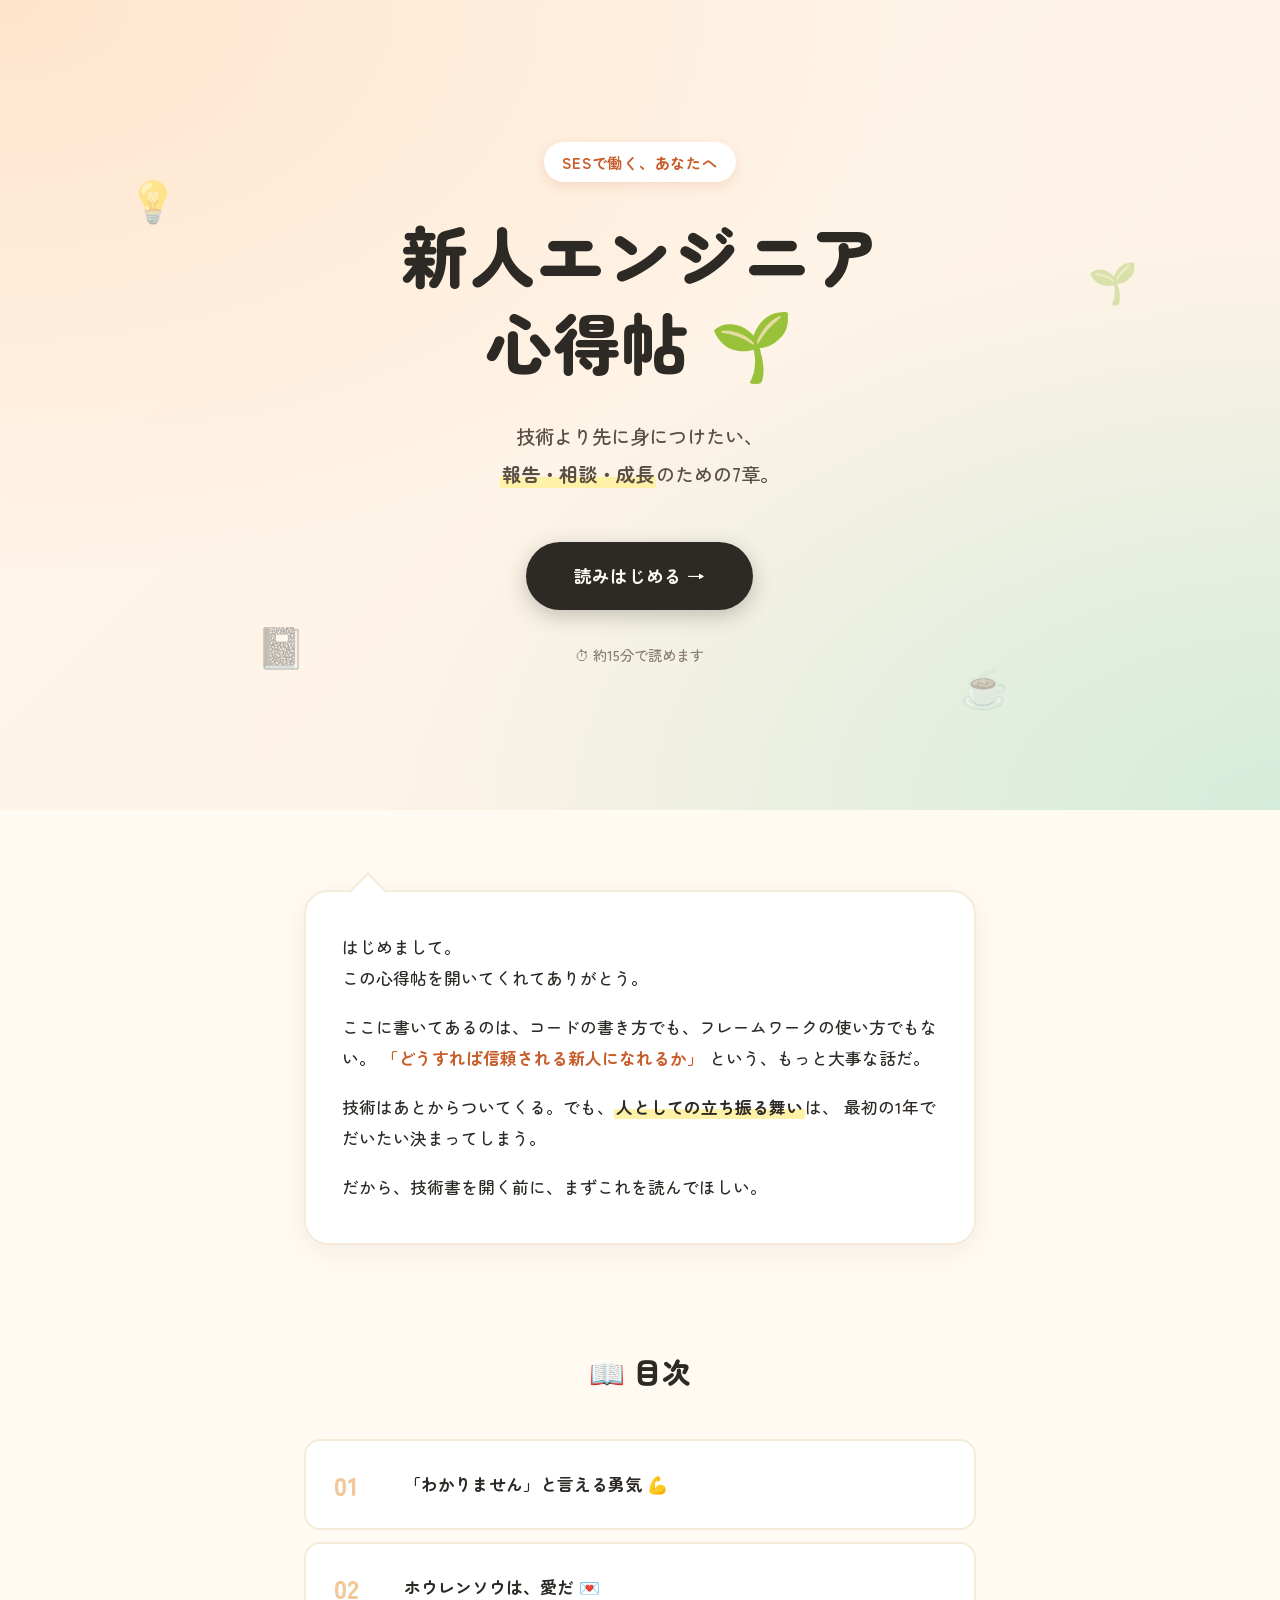
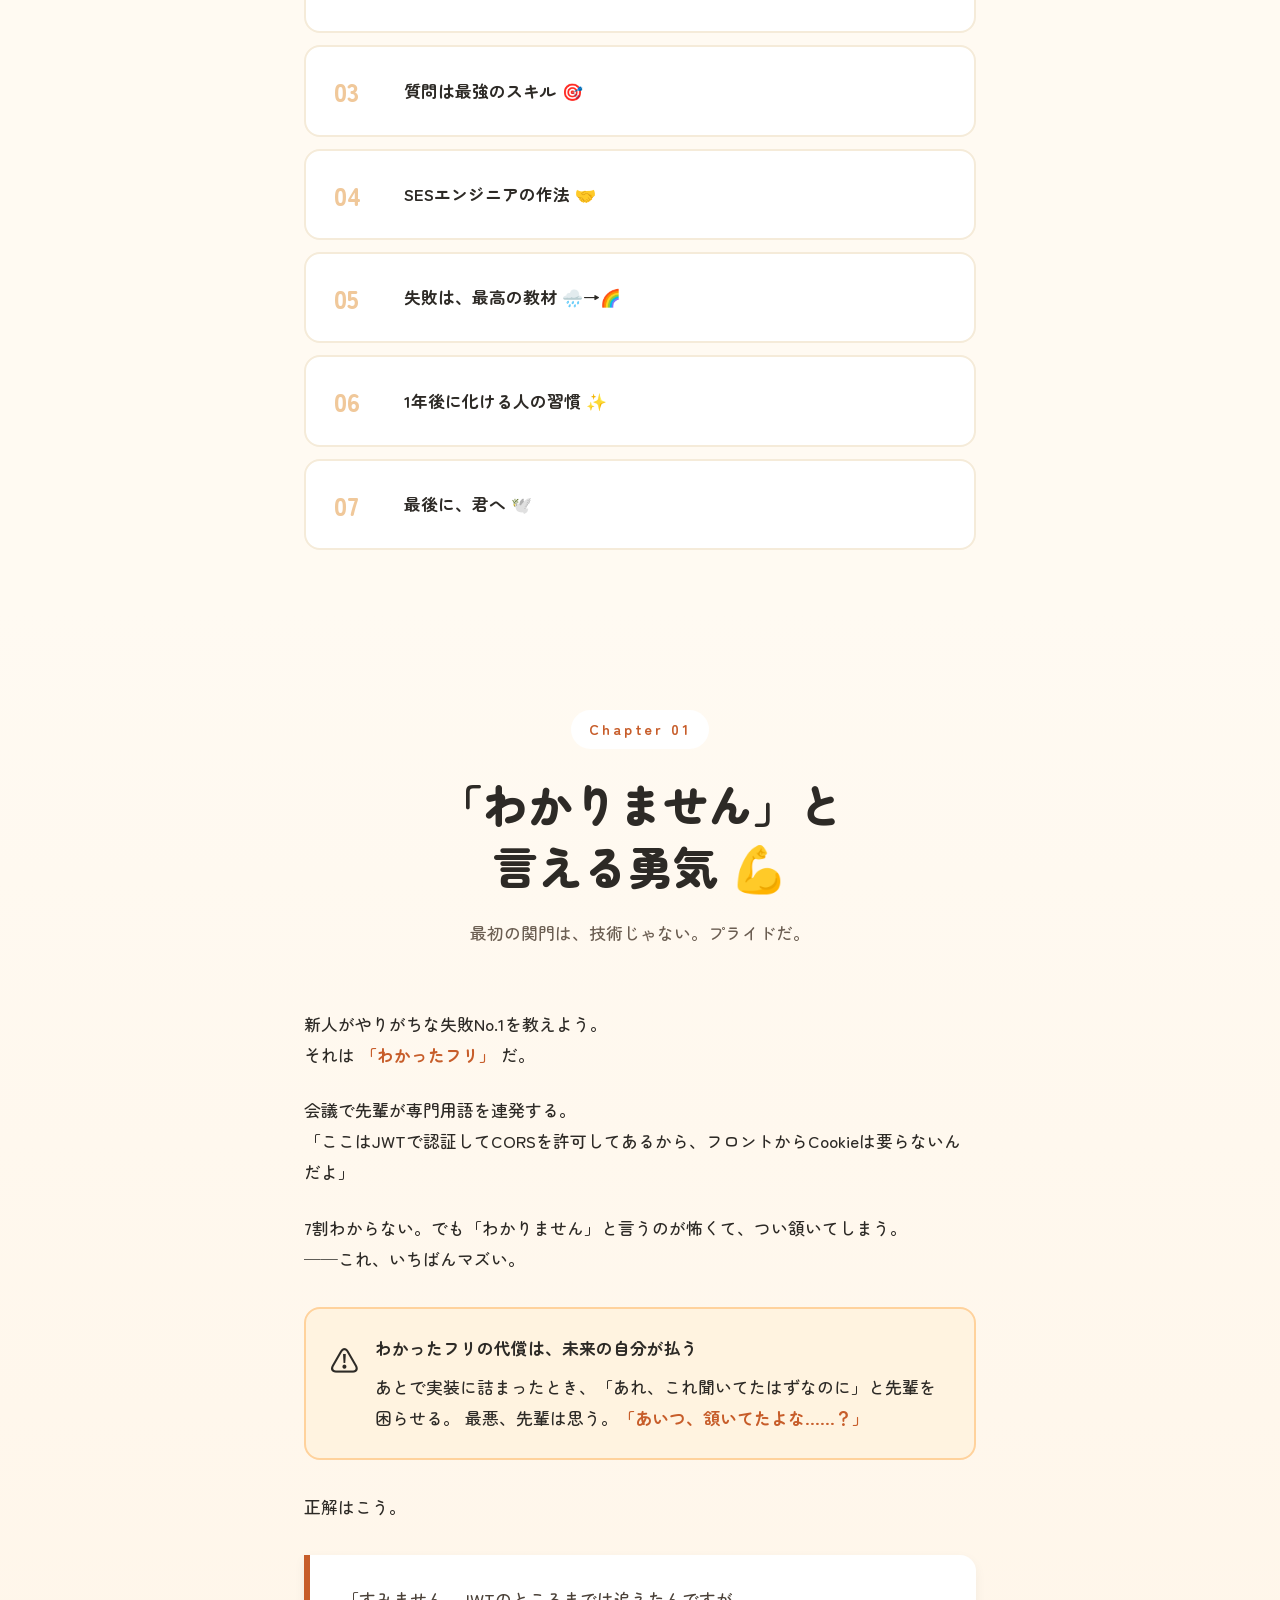
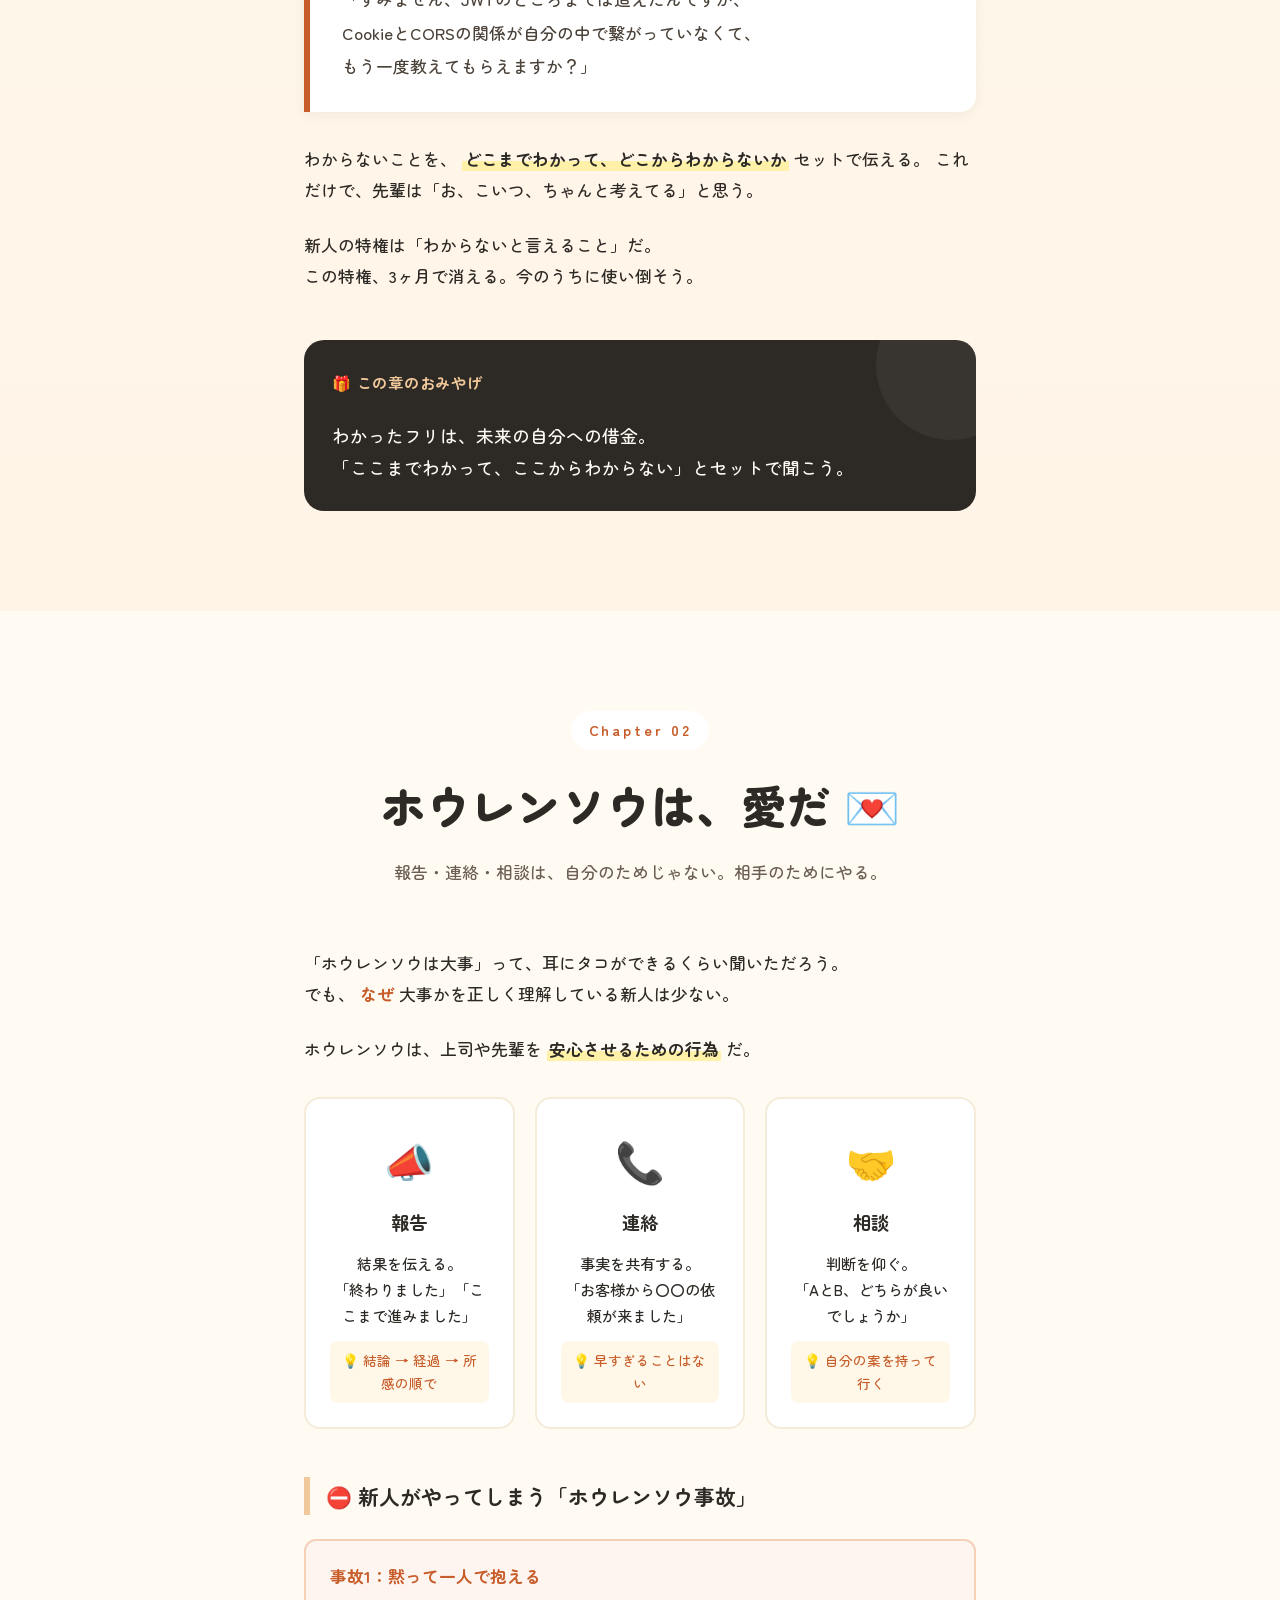
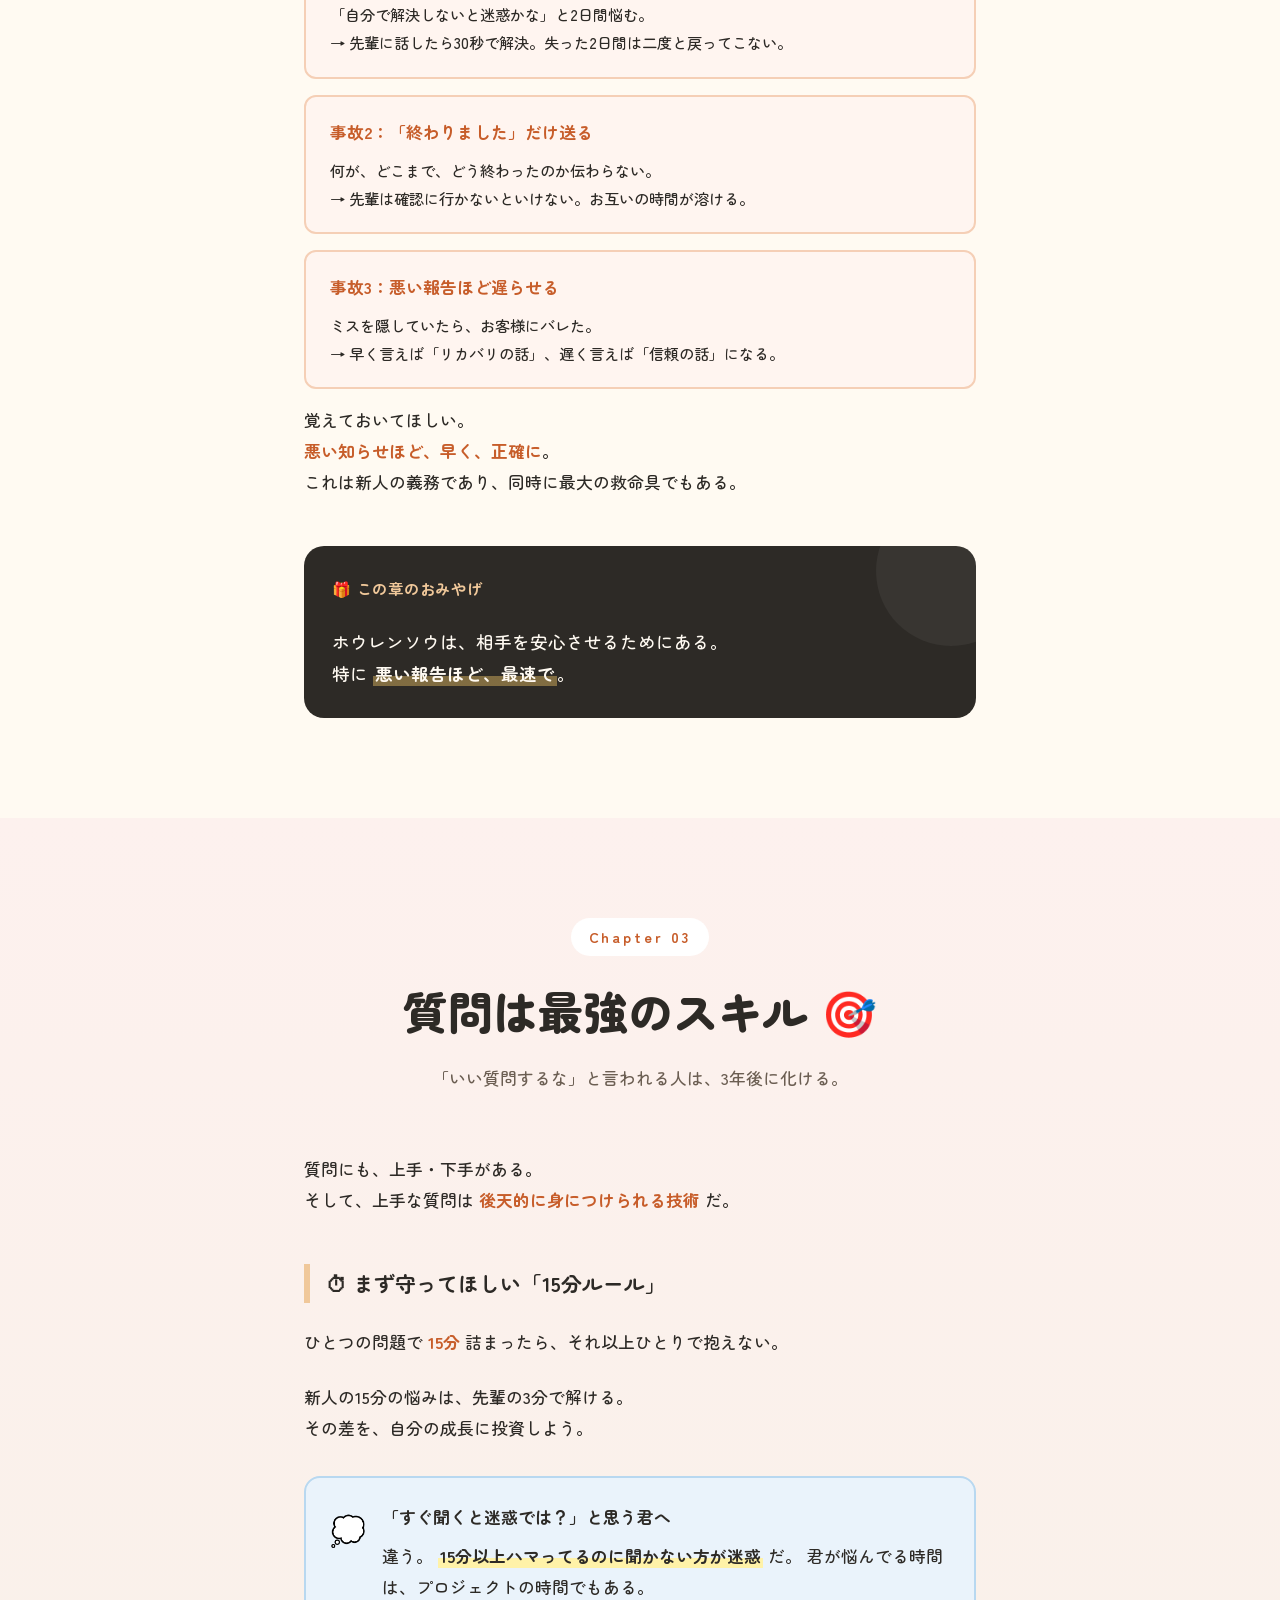
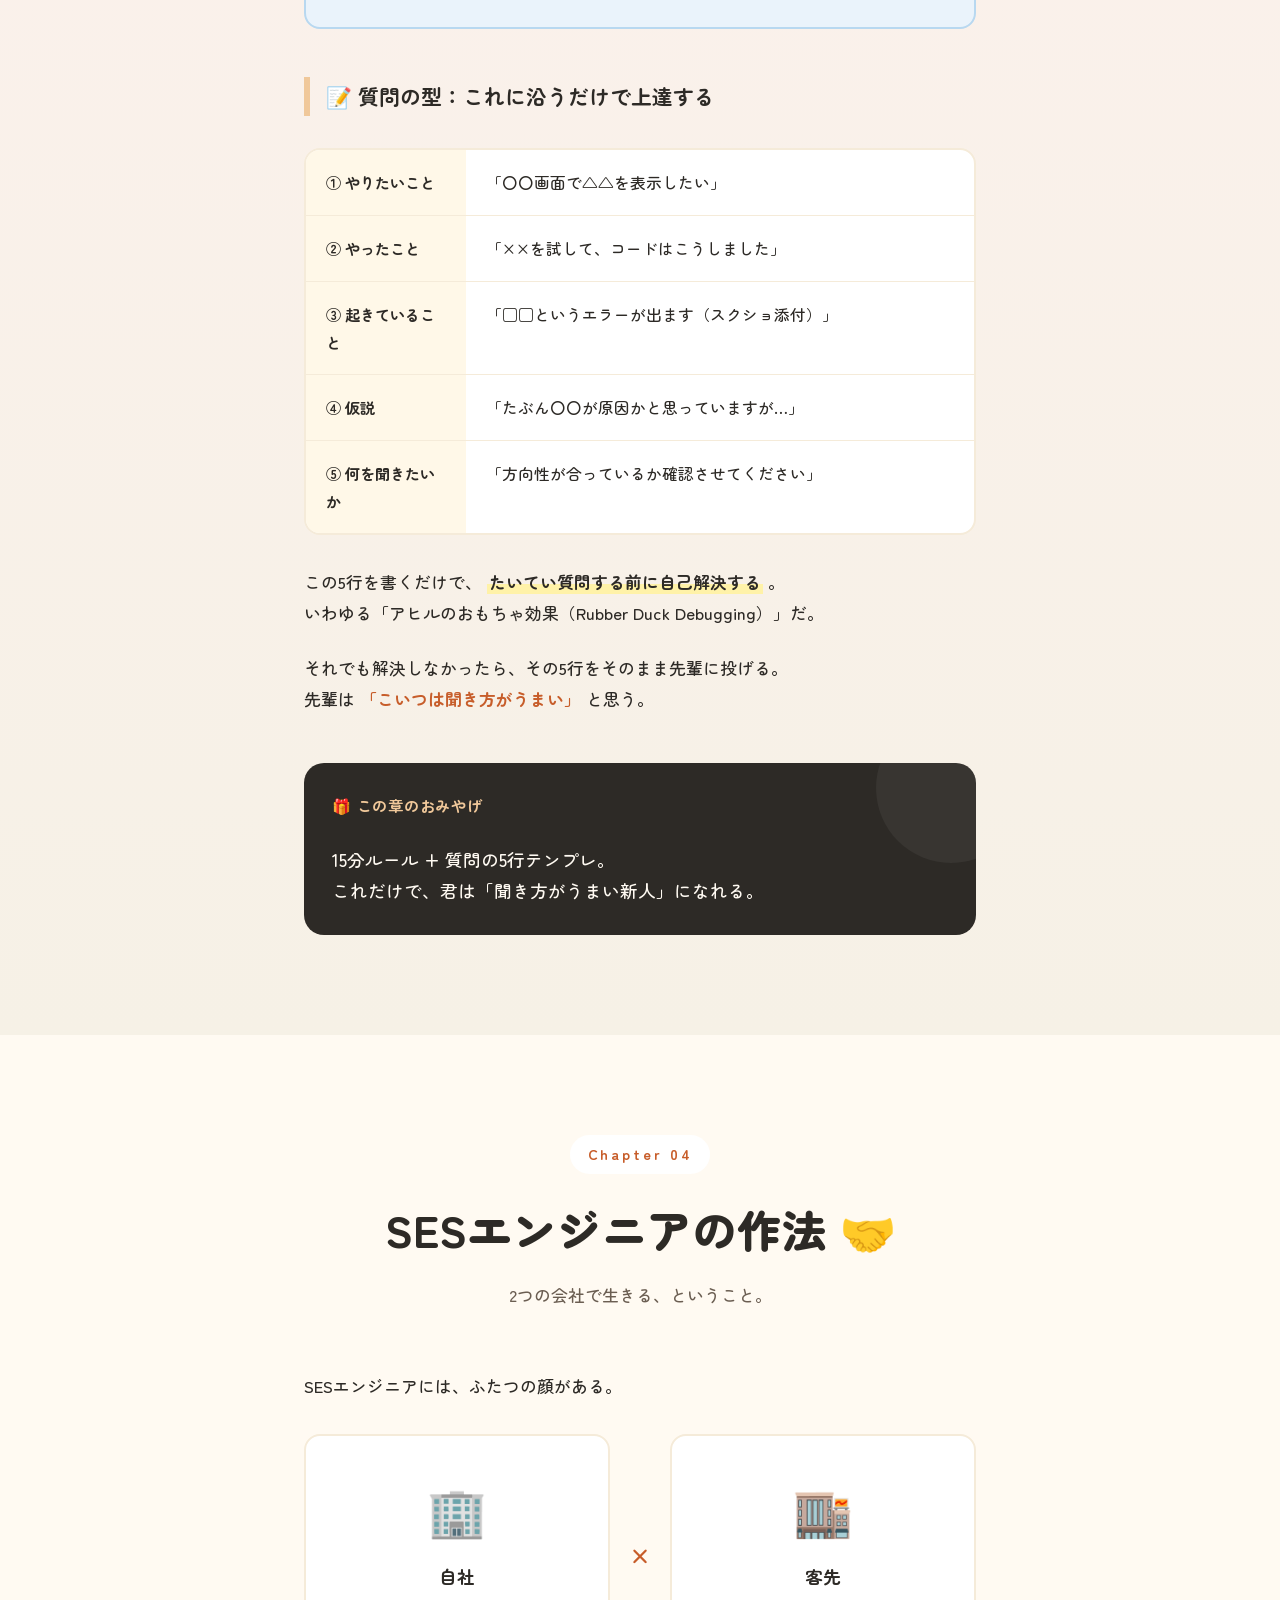
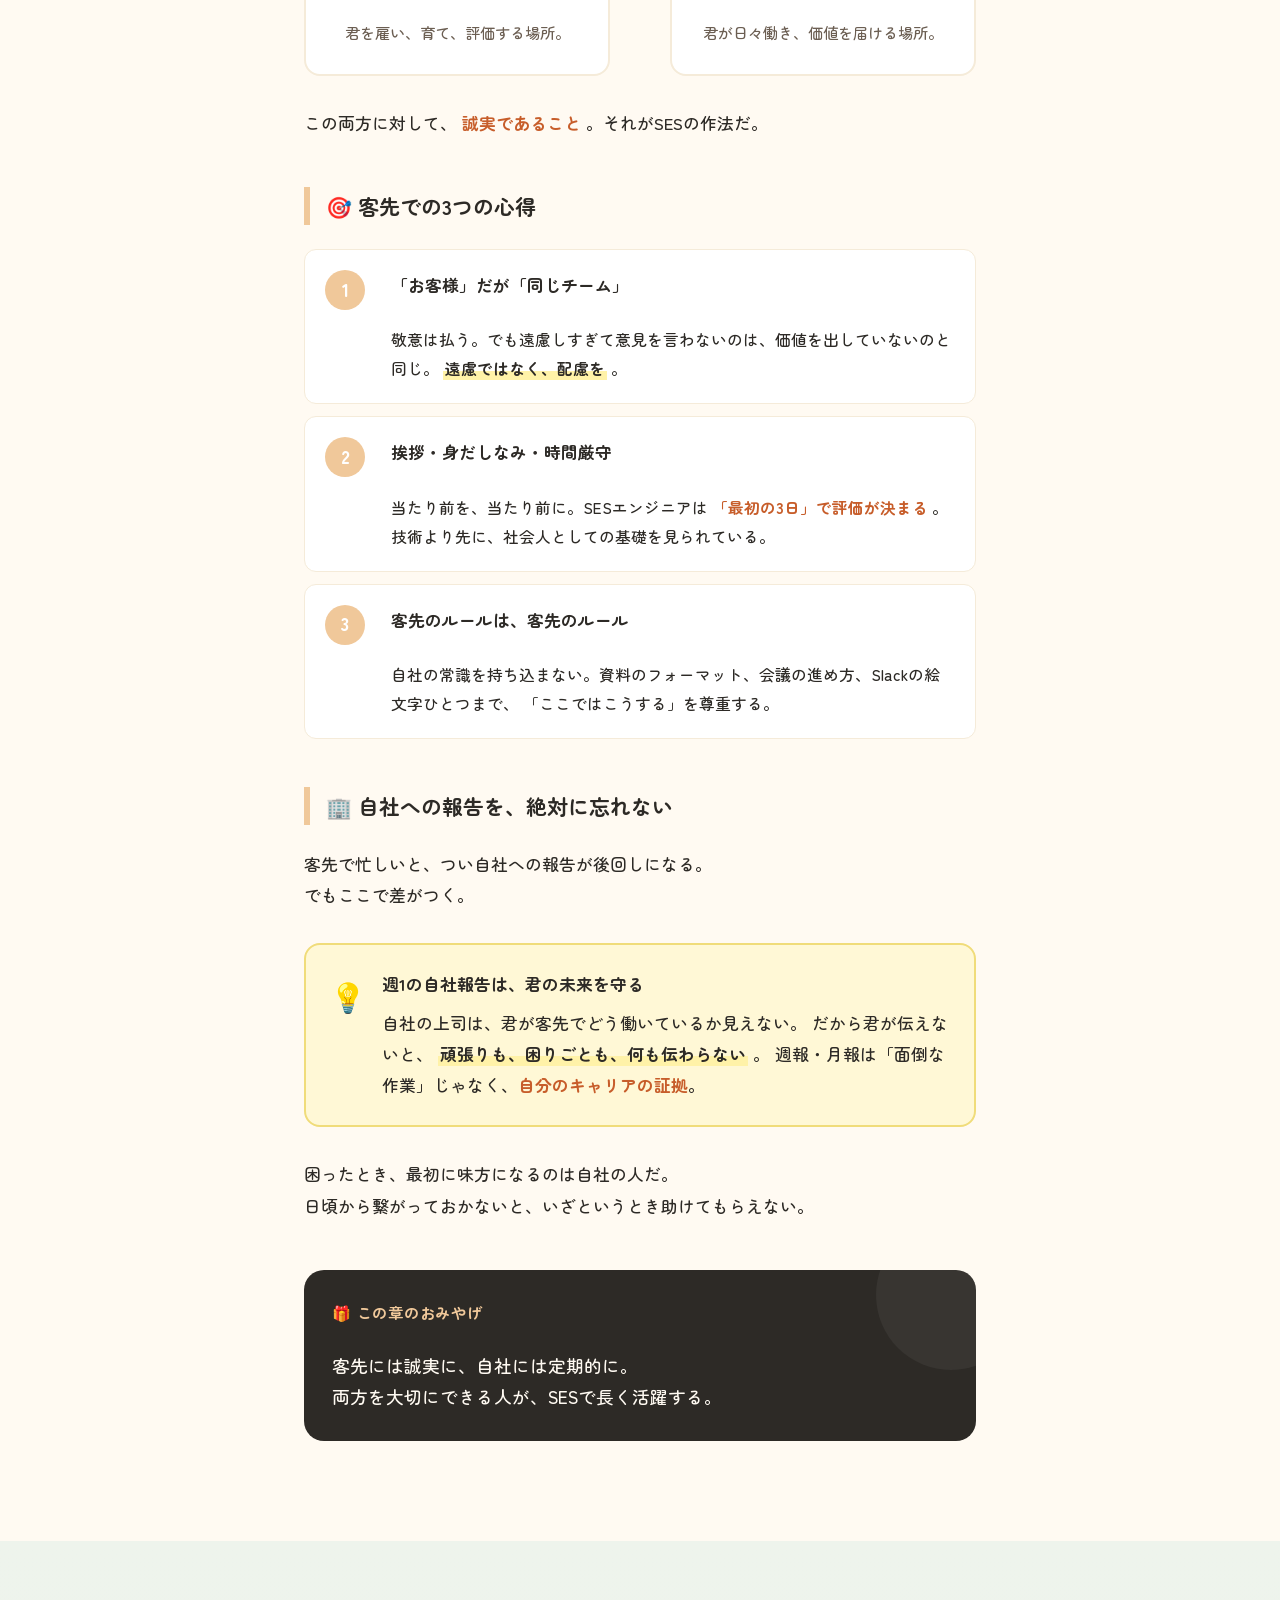
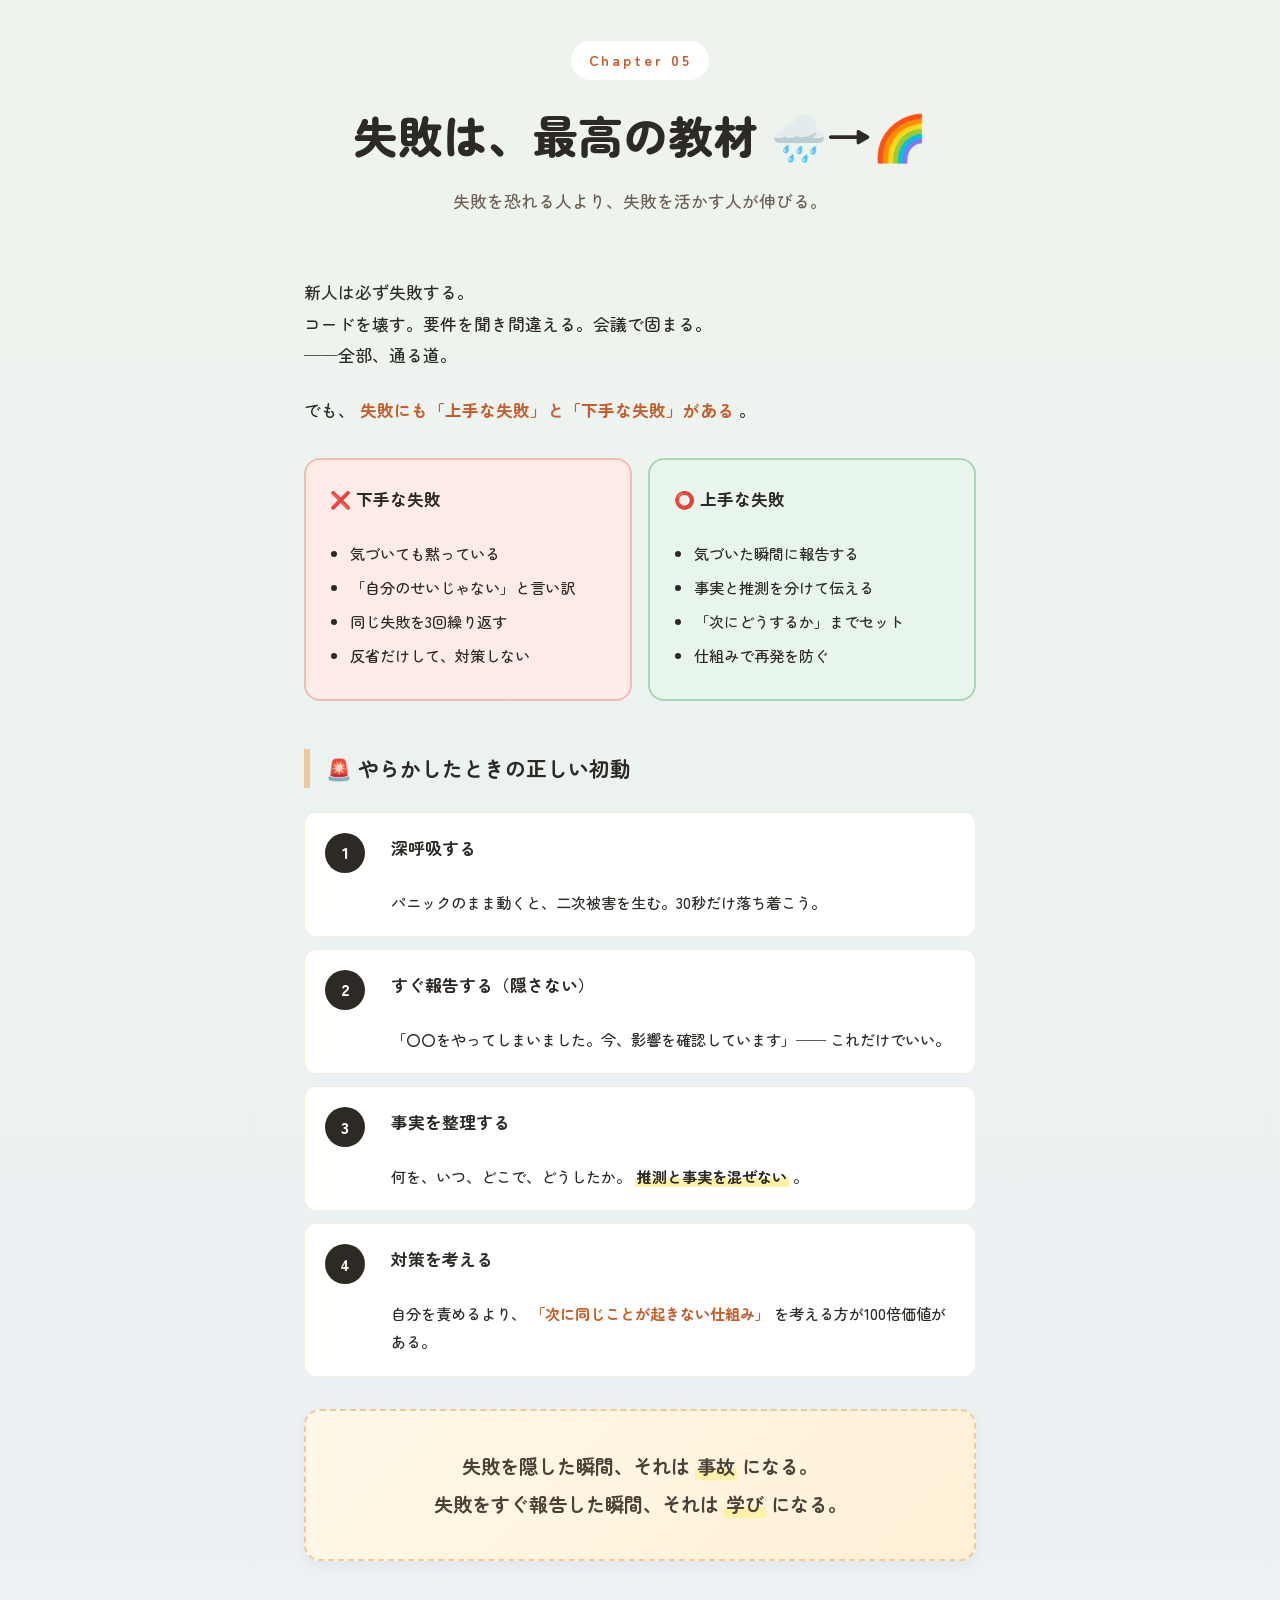
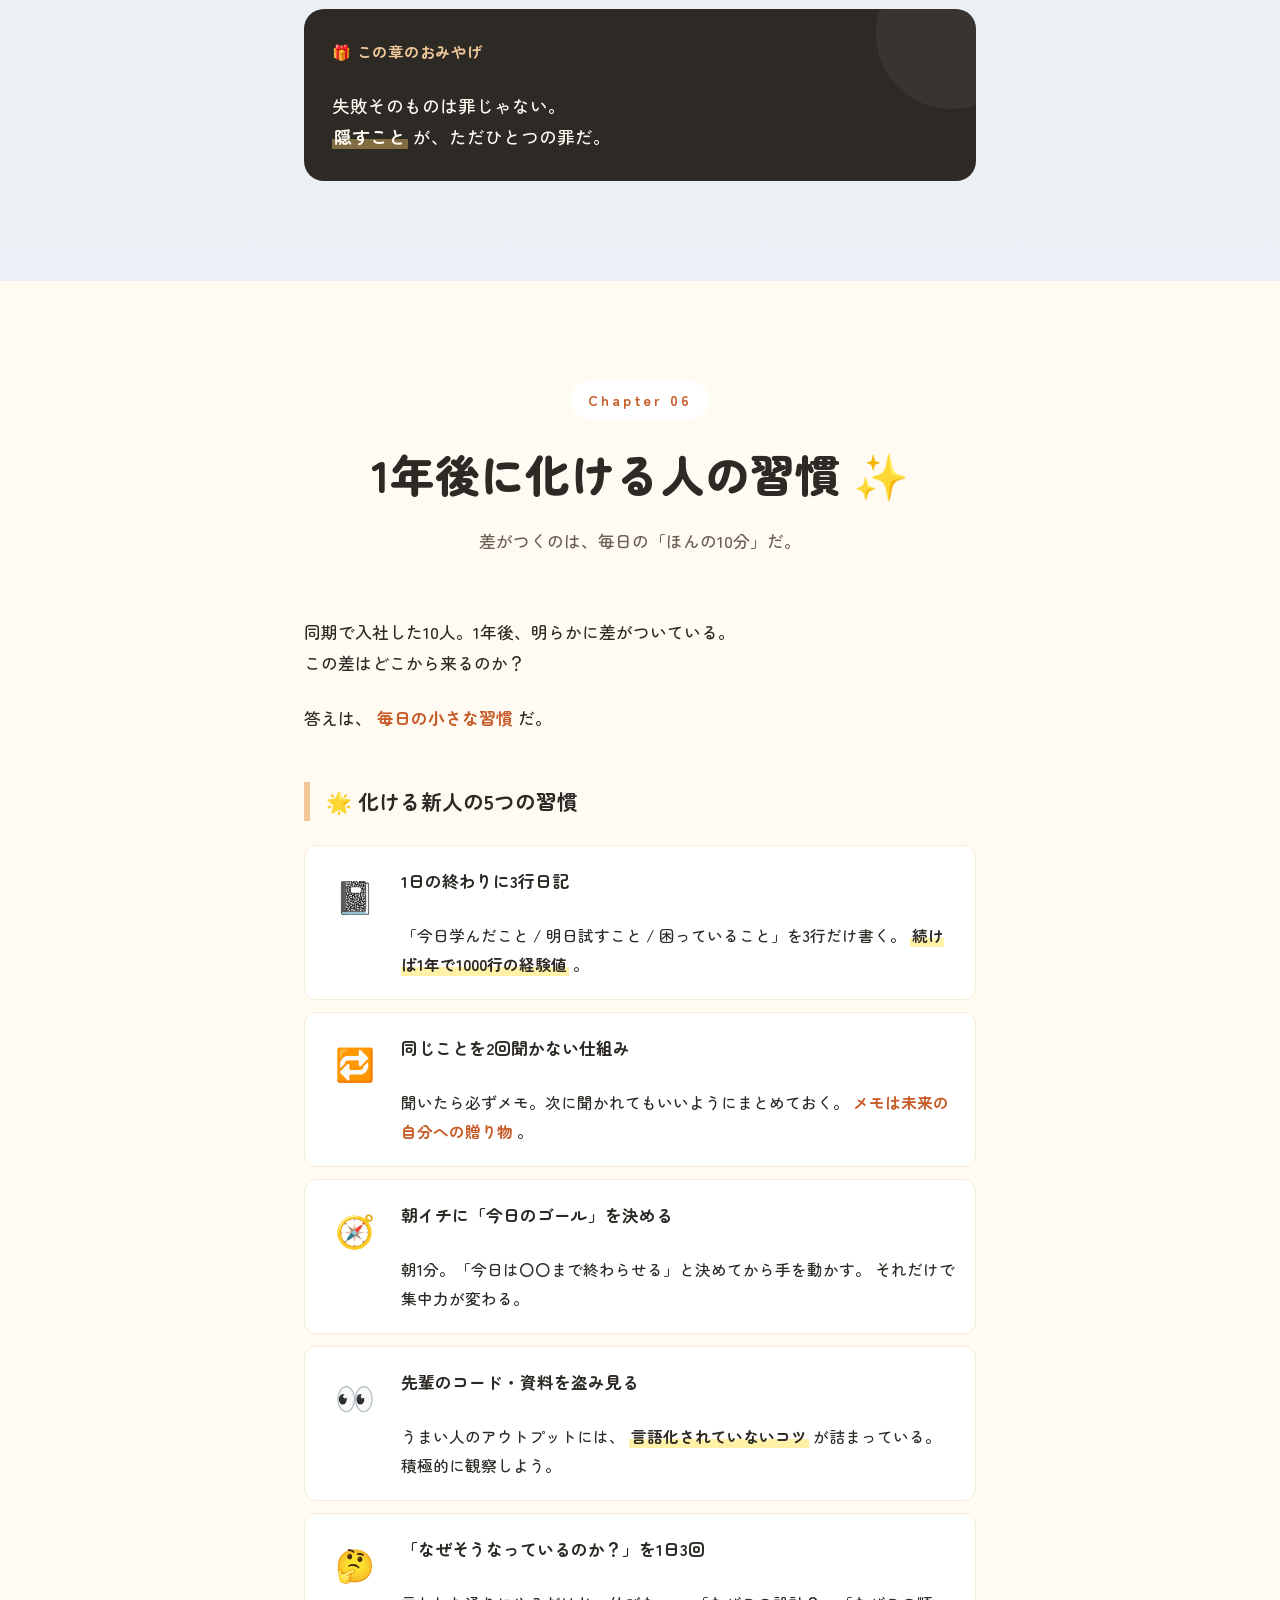
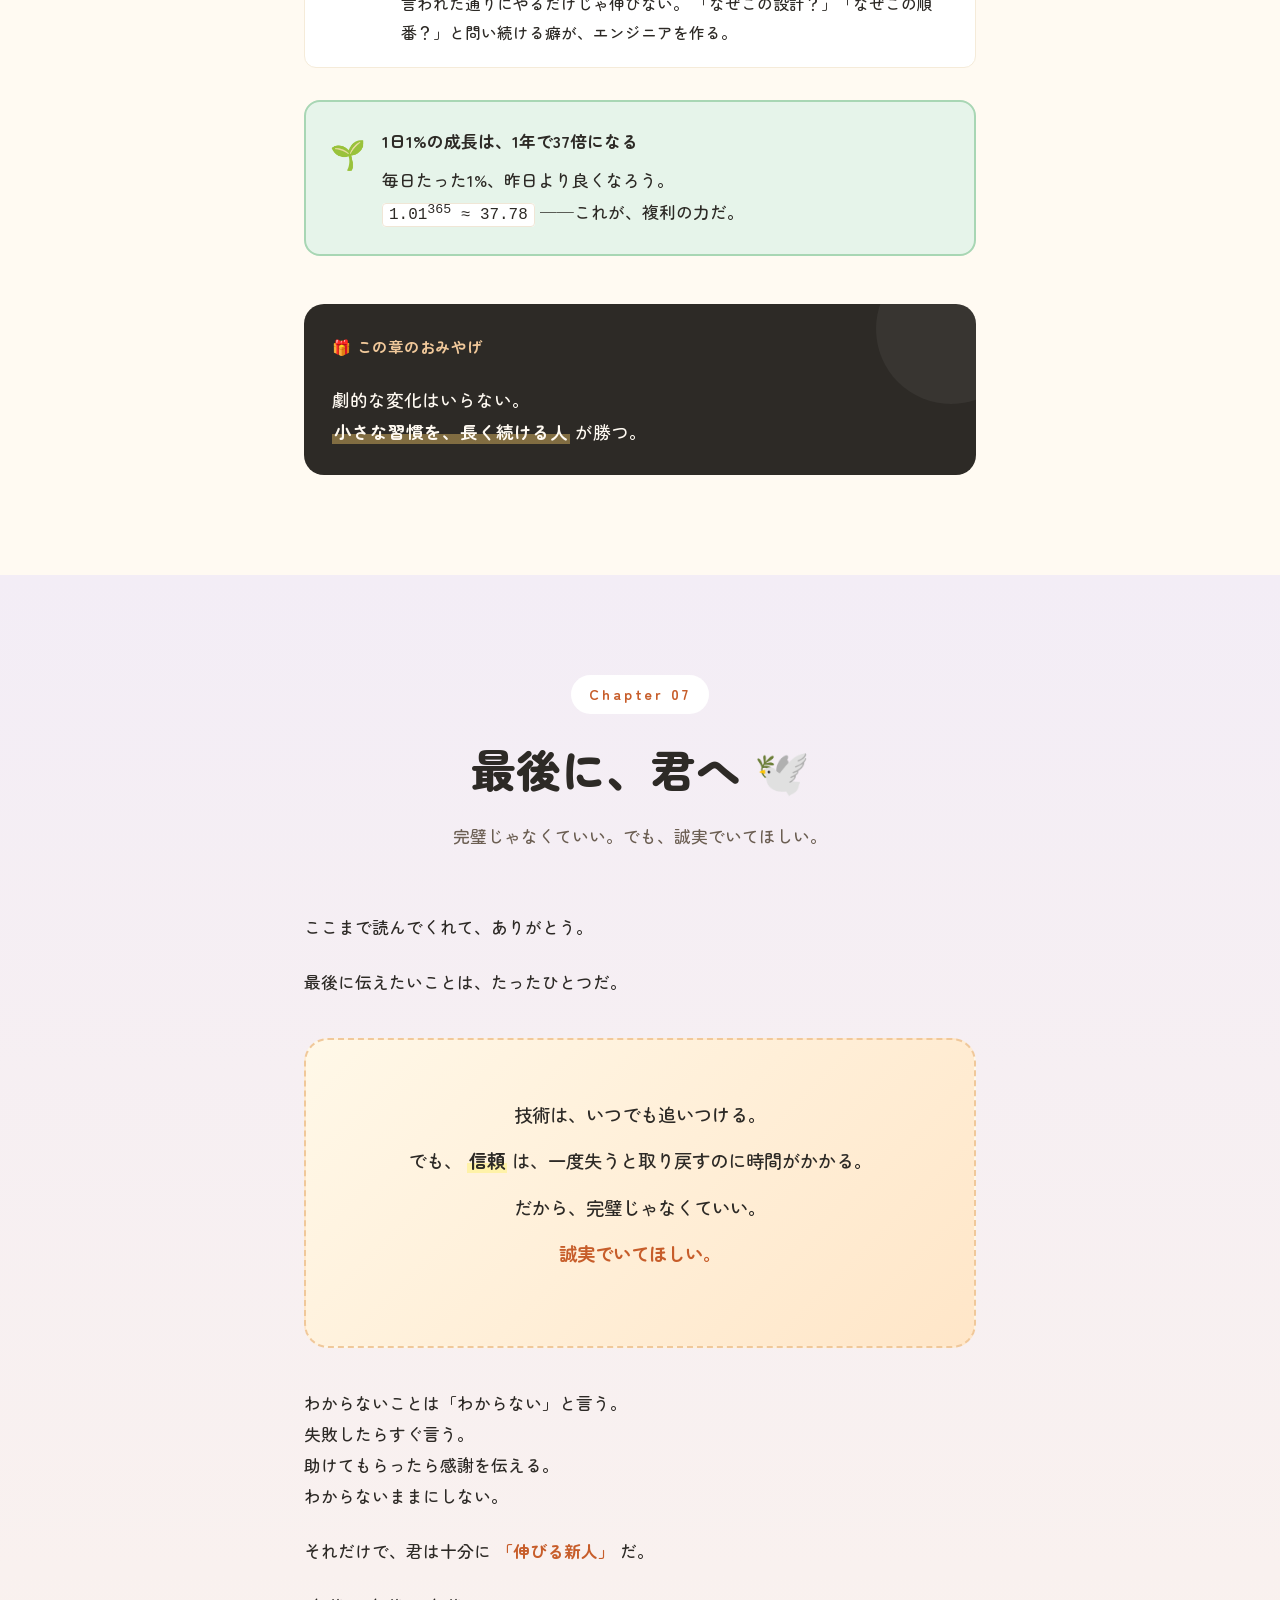
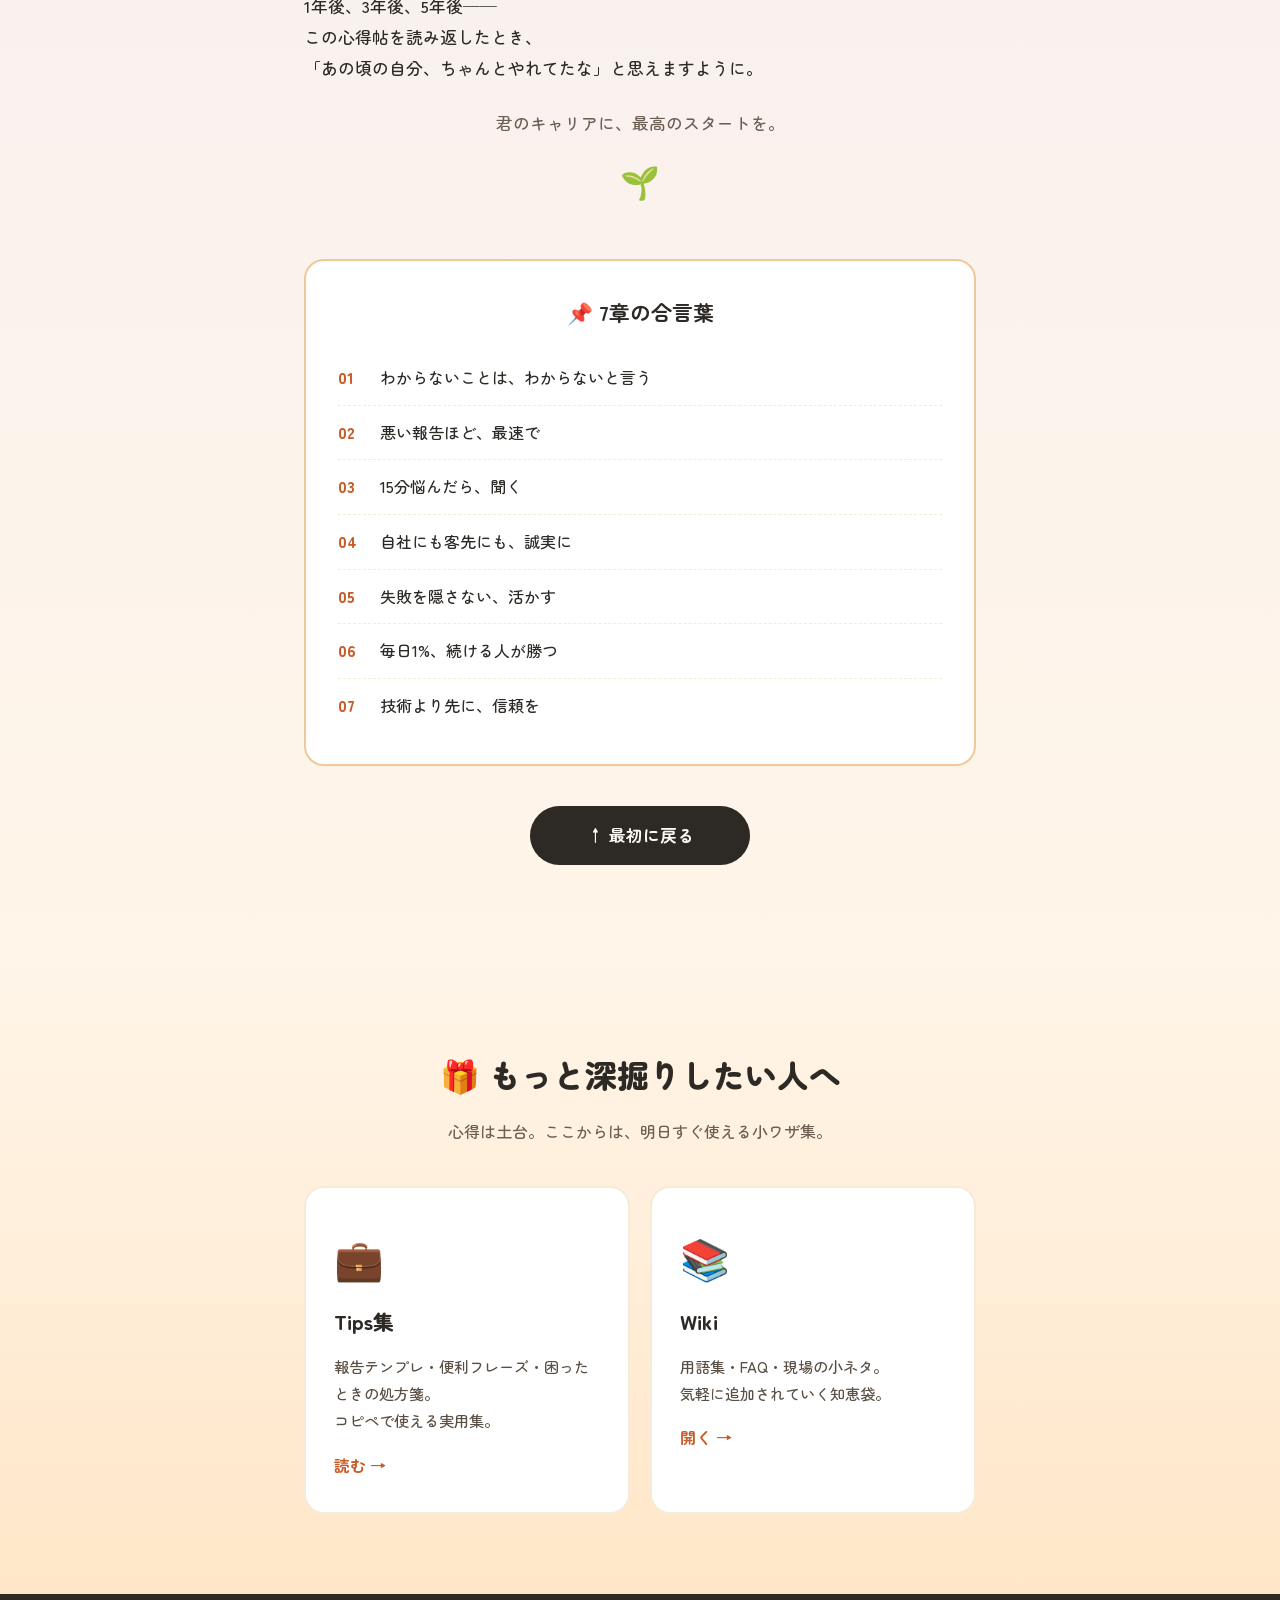
==== commit b0f685d6: "Add Tips集ページ・Wikiコンテンツ・サイト内導線 - tips.html: 報告テンプレ・便利フレーズ・困ったときの処方箋・ミーティング小ワザ・ツール紹介 - wiki/: GitHub W" ====
--- a/index.html
+++ b/index.html
@@ -645,11 +645,35 @@
   </div>
 </article>
 
+<section class="extra-nav">
+  <div class="container">
+    <h2 class="extra-title">🎁 もっと深掘りしたい人へ</h2>
+    <p class="extra-lead">心得は土台。ここからは、明日すぐ使える小ワザ集。</p>
+    <div class="extra-grid">
+      <a href="tips.html" class="extra-card">
+        <div class="extra-emoji">💼</div>
+        <h3>Tips集</h3>
+        <p>報告テンプレ・便利フレーズ・困ったときの処方箋。<br>コピペで使える実用集。</p>
+        <span class="extra-arrow">読む →</span>
+      </a>
+      <a href="https://github.com/toshizo-app/new_comer_education/wiki" class="extra-card">
+        <div class="extra-emoji">📚</div>
+        <h3>Wiki</h3>
+        <p>用語集・FAQ・現場の小ネタ。<br>気軽に追加されていく知恵袋。</p>
+        <span class="extra-arrow">開く →</span>
+      </a>
+    </div>
+  </div>
+</section>
+
 <footer class="footer">
   <div class="container">
     <p class="footer-text">新人エンジニア心得帖</p>
     <p class="footer-sub">この心得帖が、君のキャリアの最初の一歩を支えますように 🌱</p>
     <p class="footer-meta">
+      <a href="index.html">心得帖</a> /
+      <a href="tips.html">Tips集</a> /
+      <a href="https://github.com/toshizo-app/new_comer_education/wiki">Wiki</a> /
       <a href="https://github.com/toshizo-app/new_comer_education">GitHub</a>
     </p>
   </div>
--- a/assets/css/style.css
+++ b/assets/css/style.css
@@ -721,6 +721,73 @@
 }
 
 .back-top:hover { transform: translateY(-3px); }
+
+/* ===== Extra nav (link cards from index to tips/wiki) ===== */
+.extra-nav {
+  padding: 80px 0;
+  background: linear-gradient(180deg, #fff5e8 0%, #ffe6c8 100%);
+}
+
+.extra-title {
+  font-family: 'Zen Maru Gothic', sans-serif;
+  font-size: clamp(1.6rem, 4vw, 2rem);
+  font-weight: 900;
+  text-align: center;
+  margin: 0 0 12px;
+}
+
+.extra-lead {
+  text-align: center;
+  margin: 0 0 40px;
+  color: #6b5e52;
+}
+
+.extra-grid {
+  display: grid;
+  grid-template-columns: repeat(auto-fit, minmax(260px, 1fr));
+  gap: 20px;
+}
+
+.extra-card {
+  display: block;
+  padding: 32px 28px;
+  background: #ffffff;
+  border-radius: 20px;
+  text-decoration: none;
+  color: inherit;
+  border: 2px solid #f5ebd9;
+  transition: transform 0.2s, box-shadow 0.2s, border-color 0.2s;
+}
+
+.extra-card:hover {
+  transform: translateY(-4px);
+  border-color: #f0c89a;
+  box-shadow: 0 12px 24px rgba(199, 93, 42, 0.15);
+}
+
+.extra-emoji {
+  font-size: 2.5rem;
+  margin-bottom: 8px;
+}
+
+.extra-card h3 {
+  margin: 0 0 12px;
+  font-size: 1.3rem;
+  font-weight: 900;
+}
+
+.extra-card p {
+  margin: 0 0 16px;
+  font-size: 0.95rem;
+  line-height: 1.8;
+  color: #5a4f44;
+}
+
+.extra-arrow {
+  display: inline-block;
+  font-weight: 700;
+  color: #c75d2a;
+}
 
 /* ===== Footer ===== */
 .footer {
